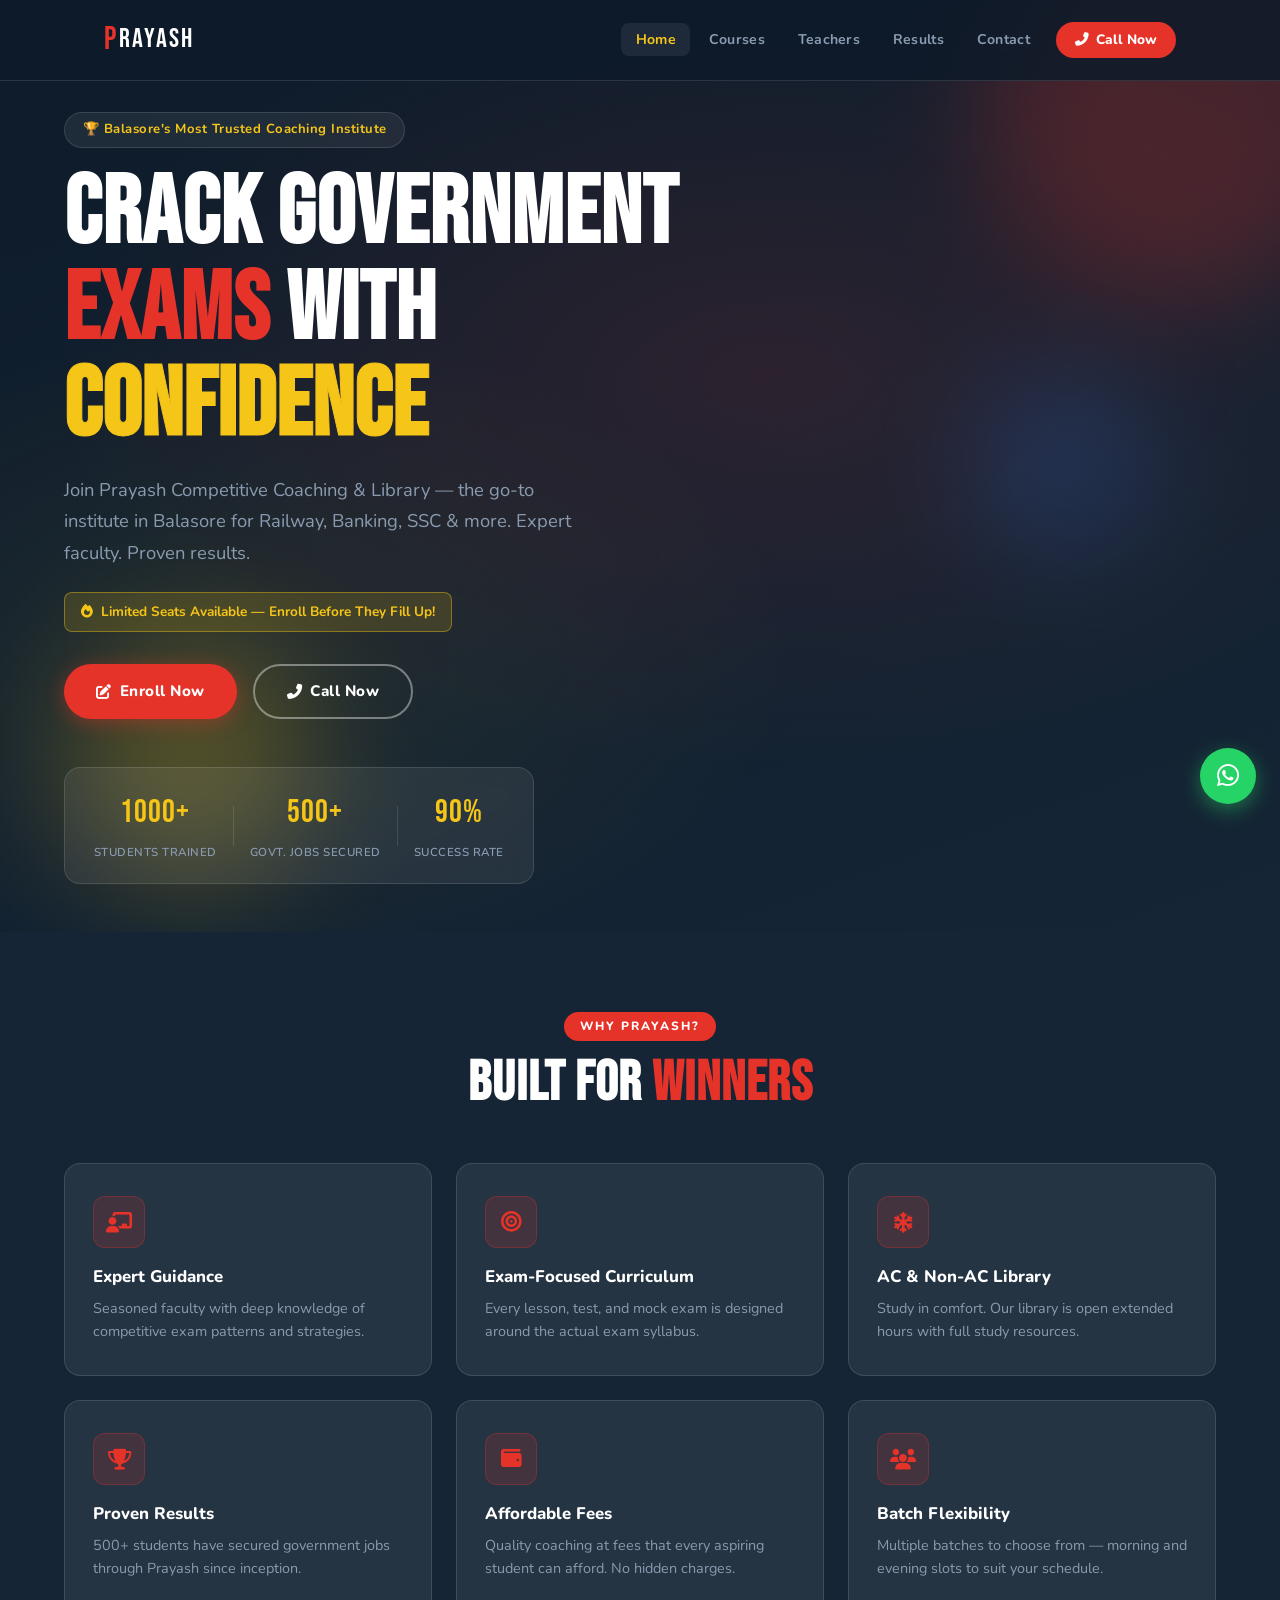
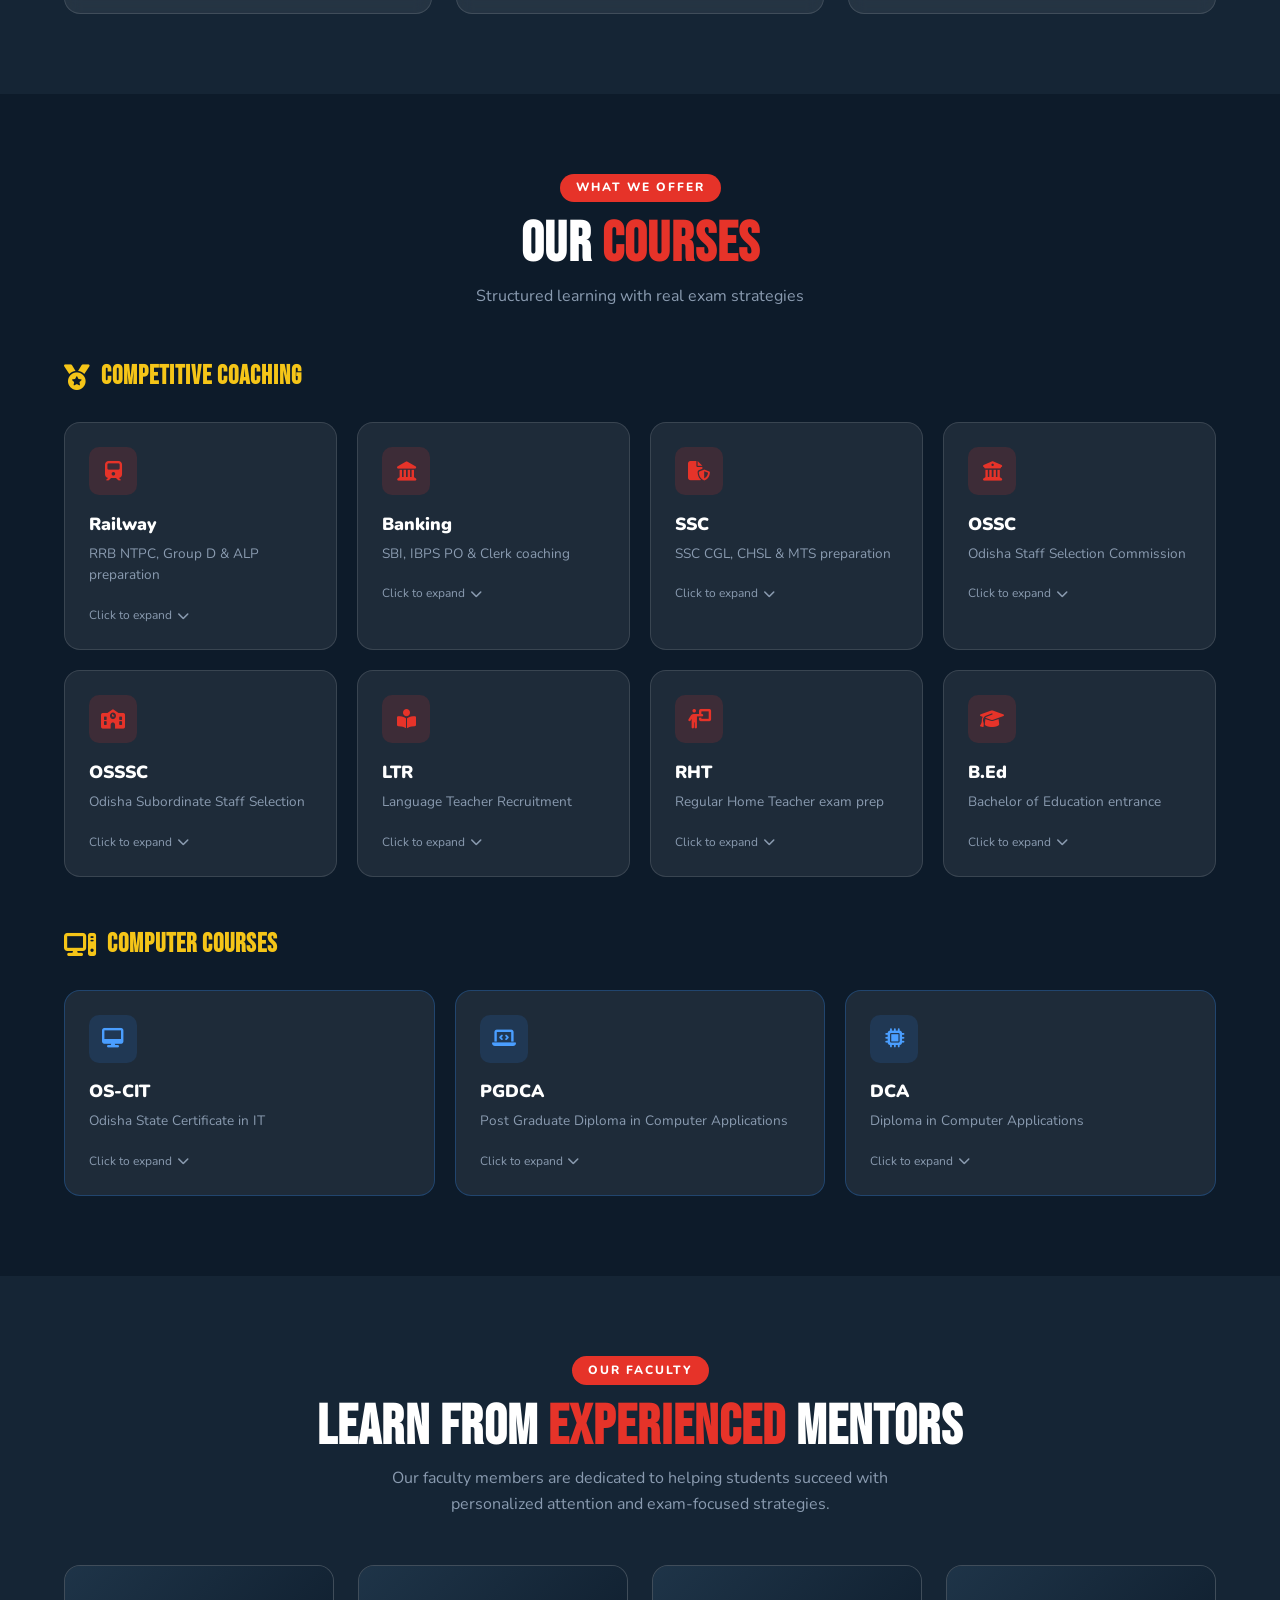
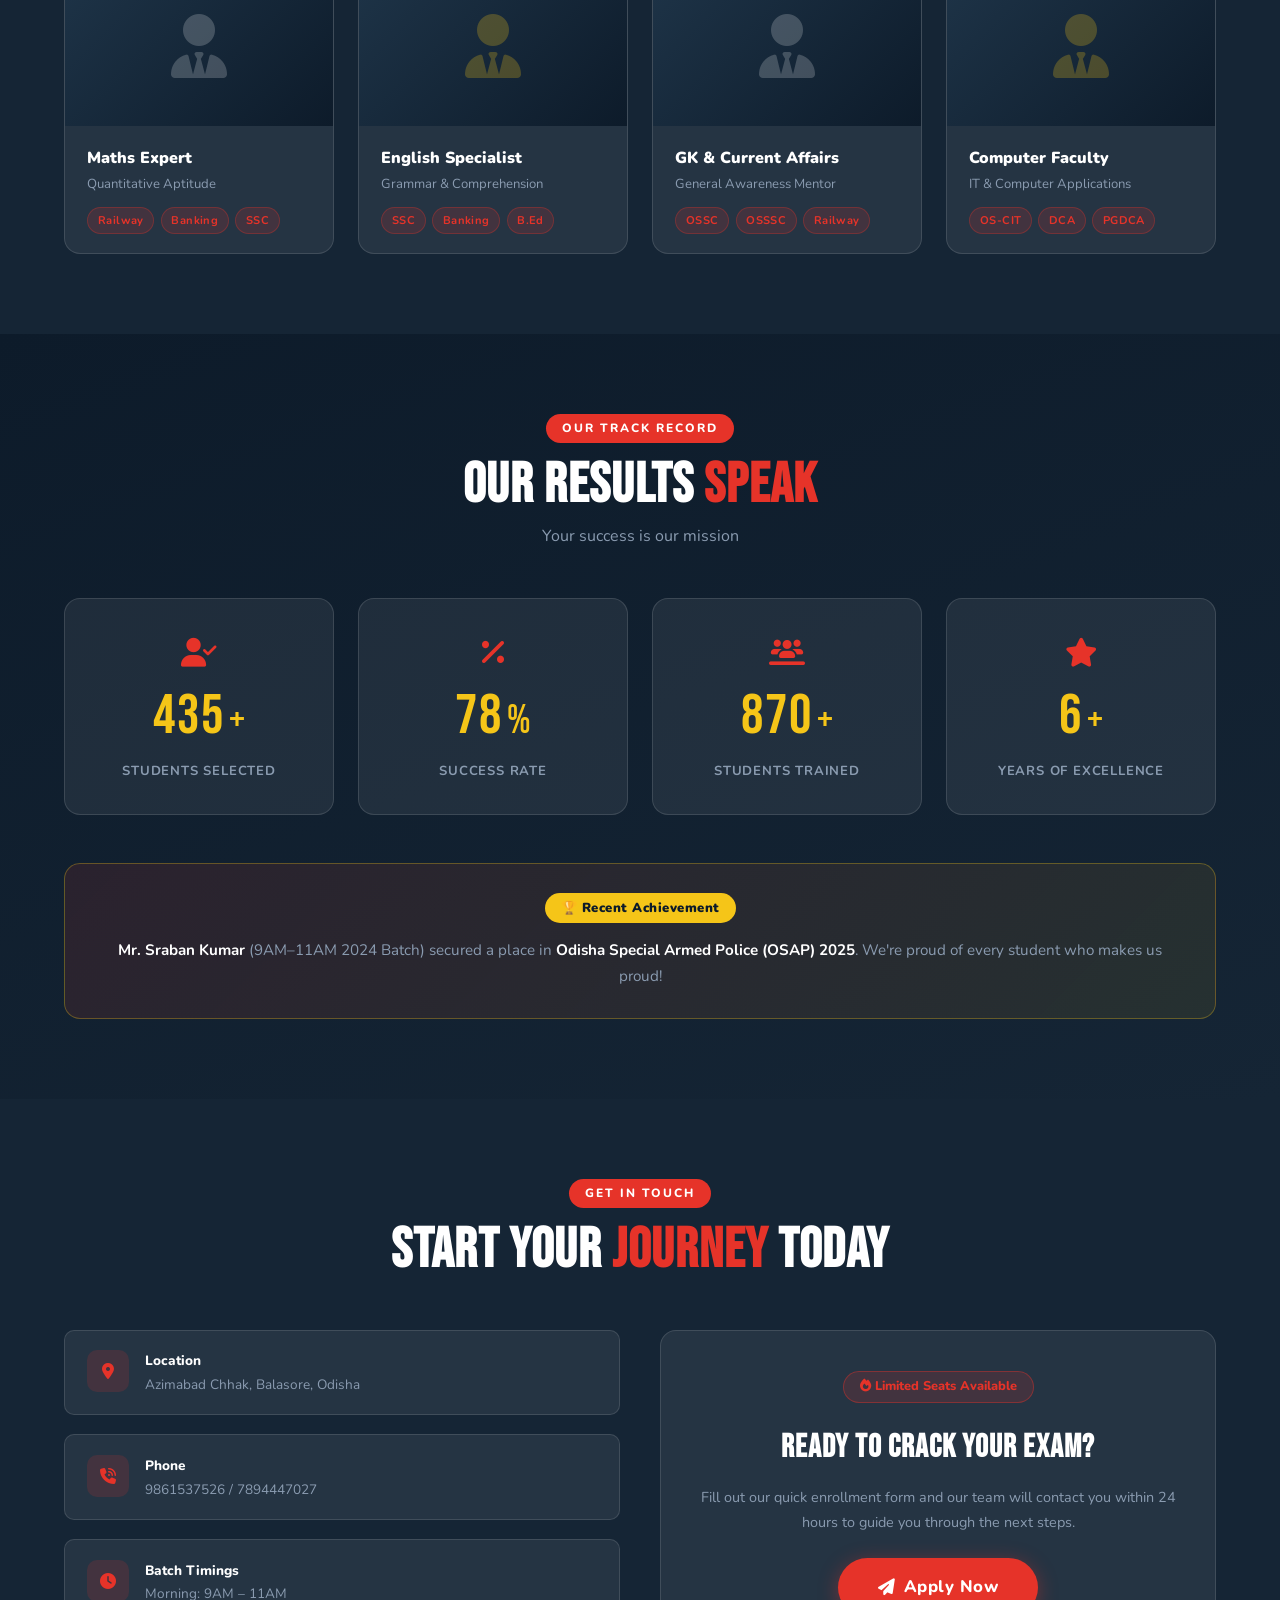
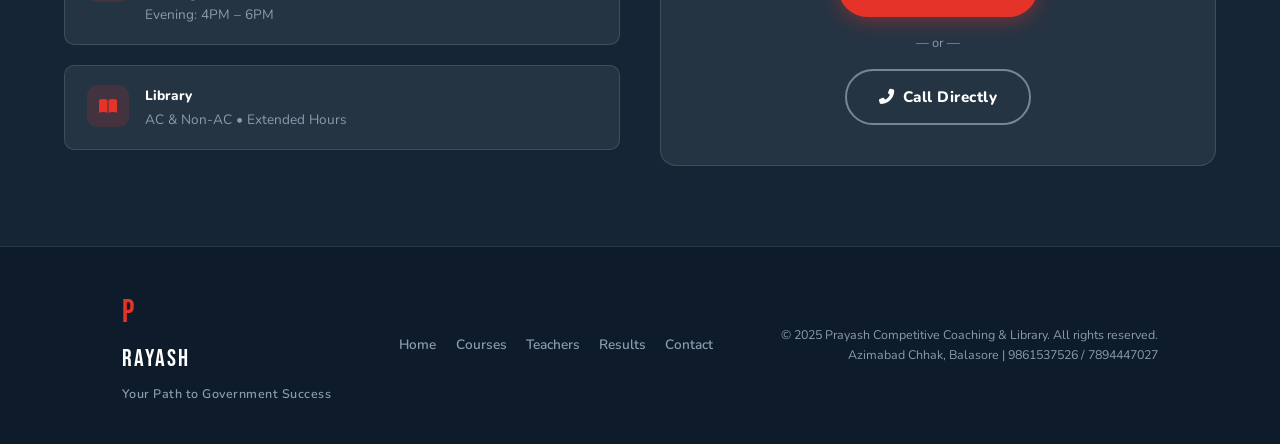
==== index.html @ 3dd545f5 "Rename index-2.html to index.html" ====
<!DOCTYPE html>
<html lang="en">
<head>
  <meta charset="UTF-8" />
  <meta name="viewport" content="width=device-width, initial-scale=1.0" />
  <title>Prayash Competitive Coaching & Library – Balasore</title>
  <link rel="stylesheet" href="styles.css" />
  <!-- Google Fonts: Bebas Neue for headers, Nunito for body -->
  <link href="https://fonts.googleapis.com/css2?family=Bebas+Neue&family=Nunito:wght@400;600;700;800;900&display=swap" rel="stylesheet" />
  <!-- Font Awesome for icons -->
  <link rel="stylesheet" href="https://cdnjs.cloudflare.com/ajax/libs/font-awesome/6.5.0/css/all.min.css" />
</head>
<body>

  <!-- =============================================
       STICKY NAVIGATION BAR
       Active section is highlighted via JS scroll spy
  ============================================= -->
  <nav id="navbar">
    <div class="nav-container">
      <a href="#home" class="nav-logo">
        <span class="logo-p">P</span>RAYASH
      </a>
      <!-- Hamburger toggle for mobile -->
      <button class="nav-toggle" id="navToggle" aria-label="Toggle menu">
        <span></span><span></span><span></span>
      </button>
      <ul class="nav-links" id="navLinks">
        <li><a href="#home" class="nav-link active">Home</a></li>
        <li><a href="#courses" class="nav-link">Courses</a></li>
        <li><a href="#teachers" class="nav-link">Teachers</a></li>
        <li><a href="#results" class="nav-link">Results</a></li>
        <li><a href="#contact" class="nav-link">Contact</a></li>
        <li>
          <a href="tel:9861537526" class="nav-cta">
            <i class="fas fa-phone-alt"></i> Call Now
          </a>
        </li>
      </ul>
    </div>
  </nav>

  <!-- =============================================
       HERO SECTION
       Animated headline, subtext, dual CTAs
  ============================================= -->
  <section id="home" class="hero">
    <!-- Decorative floating shapes -->
    <div class="hero-shape shape-1"></div>
    <div class="hero-shape shape-2"></div>
    <div class="hero-shape shape-3"></div>

    <div class="hero-content">
      <div class="hero-badge reveal-up">🏆 Balasore's Most Trusted Coaching Institute</div>
      <h1 class="hero-title reveal-up">
        Crack Government<br />
        <span class="text-accent">Exams</span> with<br />
        <span class="text-highlight">Confidence</span>
      </h1>
      <p class="hero-sub reveal-up">
        Join Prayash Competitive Coaching &amp; Library — the go-to institute in Balasore for Railway, Banking, SSC &amp; more. Expert faculty. Proven results.
      </p>
      <!-- Urgency banner -->
      <div class="urgency-tag reveal-up">
        <i class="fas fa-fire"></i> Limited Seats Available — Enroll Before They Fill Up!
      </div>
      <div class="hero-btns reveal-up">
        <!-- Enroll redirects to Google Form (placeholder) -->
        <a href="https://forms.gle/yourFormLink" target="_blank" class="btn btn-primary ripple">
          <i class="fas fa-pen-to-square"></i> Enroll Now
        </a>
        <a href="tel:9861537526" class="btn btn-outline ripple">
          <i class="fas fa-phone-alt"></i> Call Now
        </a>
      </div>
    </div>

    <!-- Hero decorative stats strip -->
    <div class="hero-stats reveal-up">
      <div class="stat-item">
        <span class="stat-num">1000+</span>
        <span class="stat-label">Students Trained</span>
      </div>
      <div class="stat-divider"></div>
      <div class="stat-item">
        <span class="stat-num">500+</span>
        <span class="stat-label">Govt. Jobs Secured</span>
      </div>
      <div class="stat-divider"></div>
      <div class="stat-item">
        <span class="stat-num">90%</span>
        <span class="stat-label">Success Rate</span>
      </div>
    </div>
  </section>

  <!-- =============================================
       WHY CHOOSE US SECTION
  ============================================= -->
  <section id="why" class="section why-section">
    <div class="container">
      <div class="section-header reveal-up">
        <p class="section-tag">Why Prayash?</p>
        <h2 class="section-title">Built for <span class="text-accent">Winners</span></h2>
      </div>
      <div class="why-grid">
        <!-- Each card fades in with staggered delay via JS -->
        <div class="why-card reveal-up" style="--delay: 0ms">
          <div class="why-icon"><i class="fas fa-chalkboard-teacher"></i></div>
          <h3>Expert Guidance</h3>
          <p>Seasoned faculty with deep knowledge of competitive exam patterns and strategies.</p>
        </div>
        <div class="why-card reveal-up" style="--delay: 100ms">
          <div class="why-icon"><i class="fas fa-bullseye"></i></div>
          <h3>Exam-Focused Curriculum</h3>
          <p>Every lesson, test, and mock exam is designed around the actual exam syllabus.</p>
        </div>
        <div class="why-card reveal-up" style="--delay: 200ms">
          <div class="why-icon"><i class="fas fa-snowflake"></i></div>
          <h3>AC &amp; Non-AC Library</h3>
          <p>Study in comfort. Our library is open extended hours with full study resources.</p>
        </div>
        <div class="why-card reveal-up" style="--delay: 300ms">
          <div class="why-icon"><i class="fas fa-trophy"></i></div>
          <h3>Proven Results</h3>
          <p>500+ students have secured government jobs through Prayash since inception.</p>
        </div>
        <div class="why-card reveal-up" style="--delay: 400ms">
          <div class="why-icon"><i class="fas fa-wallet"></i></div>
          <h3>Affordable Fees</h3>
          <p>Quality coaching at fees that every aspiring student can afford. No hidden charges.</p>
        </div>
        <div class="why-card reveal-up" style="--delay: 500ms">
          <div class="why-icon"><i class="fas fa-users"></i></div>
          <h3>Batch Flexibility</h3>
          <p>Multiple batches to choose from — morning and evening slots to suit your schedule.</p>
        </div>
      </div>
    </div>
  </section>

  <!-- =============================================
       COURSES SECTION
       Cards expand on click to reveal more details
  ============================================= -->
  <section id="courses" class="section courses-section">
    <div class="container">
      <div class="section-header reveal-up">
        <p class="section-tag">What We Offer</p>
        <h2 class="section-title">Our <span class="text-accent">Courses</span></h2>
        <p class="section-sub">Structured learning with real exam strategies</p>
      </div>

      <!-- Competitive Coaching block -->
      <h3 class="course-category reveal-up"><i class="fas fa-medal"></i> Competitive Coaching</h3>
      <div class="courses-grid">
        <!-- Course cards — click to expand details (handled by JS) -->
        <div class="course-card reveal-up ripple" data-course="railway" style="--delay:0ms">
          <div class="course-icon"><i class="fas fa-train"></i></div>
          <h4>Railway</h4>
          <p class="course-short">RRB NTPC, Group D & ALP preparation</p>
          <div class="course-detail">
            <ul>
              <li>RRB NTPC, Group D, ALP</li>
              <li>Maths, Reasoning, GK</li>
              <li>Mock tests every week</li>
              <li>Previous year papers</li>
            </ul>
            <a href="https://forms.gle/yourFormLink" target="_blank" class="btn btn-sm ripple">Enroll</a>
          </div>
          <span class="expand-hint">Click to expand <i class="fas fa-chevron-down"></i></span>
        </div>

        <div class="course-card reveal-up ripple" data-course="banking" style="--delay:80ms">
          <div class="course-icon"><i class="fas fa-landmark"></i></div>
          <h4>Banking</h4>
          <p class="course-short">SBI, IBPS PO & Clerk coaching</p>
          <div class="course-detail">
            <ul>
              <li>SBI PO/Clerk, IBPS PO/Clerk</li>
              <li>Quantitative Aptitude</li>
              <li>English & Reasoning</li>
              <li>Interview preparation</li>
            </ul>
            <a href="https://forms.gle/yourFormLink" target="_blank" class="btn btn-sm ripple">Enroll</a>
          </div>
          <span class="expand-hint">Click to expand <i class="fas fa-chevron-down"></i></span>
        </div>

        <div class="course-card reveal-up ripple" data-course="ssc" style="--delay:160ms">
          <div class="course-icon"><i class="fas fa-file-shield"></i></div>
          <h4>SSC</h4>
          <p class="course-short">SSC CGL, CHSL & MTS preparation</p>
          <div class="course-detail">
            <ul>
              <li>SSC CGL, CHSL, MTS, GD</li>
              <li>Tier I & Tier II strategy</li>
              <li>Speed maths techniques</li>
              <li>Weekly mock exams</li>
            </ul>
            <a href="https://forms.gle/yourFormLink" target="_blank" class="btn btn-sm ripple">Enroll</a>
          </div>
          <span class="expand-hint">Click to expand <i class="fas fa-chevron-down"></i></span>
        </div>

        <div class="course-card reveal-up ripple" data-course="ossc" style="--delay:240ms">
          <div class="course-icon"><i class="fas fa-building-columns"></i></div>
          <h4>OSSC</h4>
          <p class="course-short">Odisha Staff Selection Commission</p>
          <div class="course-detail">
            <ul>
              <li>OSSC CGL, Auditor, SI</li>
              <li>Odia language section</li>
              <li>State GK focus</li>
              <li>Full syllabus coverage</li>
            </ul>
            <a href="https://forms.gle/yourFormLink" target="_blank" class="btn btn-sm ripple">Enroll</a>
          </div>
          <span class="expand-hint">Click to expand <i class="fas fa-chevron-down"></i></span>
        </div>

        <div class="course-card reveal-up ripple" data-course="osssc" style="--delay:320ms">
          <div class="course-icon"><i class="fas fa-school"></i></div>
          <h4>OSSSC</h4>
          <p class="course-short">Odisha Subordinate Staff Selection</p>
          <div class="course-detail">
            <ul>
              <li>RI, Amin, Forester</li>
              <li>Revenue Inspector prep</li>
              <li>District-level GK</li>
              <li>Model question papers</li>
            </ul>
            <a href="https://forms.gle/yourFormLink" target="_blank" class="btn btn-sm ripple">Enroll</a>
          </div>
          <span class="expand-hint">Click to expand <i class="fas fa-chevron-down"></i></span>
        </div>

        <div class="course-card reveal-up ripple" data-course="ltr" style="--delay:400ms">
          <div class="course-icon"><i class="fas fa-book-open-reader"></i></div>
          <h4>LTR</h4>
          <p class="course-short">Language Teacher Recruitment</p>
          <div class="course-detail">
            <ul>
              <li>Odia LTR preparation</li>
              <li>Pedagogy & methodology</li>
              <li>Subject-specific modules</li>
              <li>Written + viva coaching</li>
            </ul>
            <a href="https://forms.gle/yourFormLink" target="_blank" class="btn btn-sm ripple">Enroll</a>
          </div>
          <span class="expand-hint">Click to expand <i class="fas fa-chevron-down"></i></span>
        </div>

        <div class="course-card reveal-up ripple" data-course="rht" style="--delay:480ms">
          <div class="course-icon"><i class="fas fa-person-chalkboard"></i></div>
          <h4>RHT</h4>
          <p class="course-short">Regular Home Teacher exam prep</p>
          <div class="course-detail">
            <ul>
              <li>Child development & pedagogy</li>
              <li>Core subject revision</li>
              <li>Previous year analysis</li>
              <li>Speed practice drills</li>
            </ul>
            <a href="https://forms.gle/yourFormLink" target="_blank" class="btn btn-sm ripple">Enroll</a>
          </div>
          <span class="expand-hint">Click to expand <i class="fas fa-chevron-down"></i></span>
        </div>

        <div class="course-card reveal-up ripple" data-course="bed" style="--delay:560ms">
          <div class="course-icon"><i class="fas fa-graduation-cap"></i></div>
          <h4>B.Ed</h4>
          <p class="course-short">Bachelor of Education entrance</p>
          <div class="course-detail">
            <ul>
              <li>B.Ed entrance guidance</li>
              <li>IGNOU B.Ed support</li>
              <li>Education theory modules</li>
              <li>Practical exam prep</li>
            </ul>
            <a href="https://forms.gle/yourFormLink" target="_blank" class="btn btn-sm ripple">Enroll</a>
          </div>
          <span class="expand-hint">Click to expand <i class="fas fa-chevron-down"></i></span>
        </div>
      </div>

      <!-- Computer Courses block -->
      <h3 class="course-category reveal-up" style="margin-top:3rem"><i class="fas fa-computer"></i> Computer Courses</h3>
      <div class="courses-grid computer-grid">
        <div class="course-card course-card--computer reveal-up ripple" data-course="oscit" style="--delay:0ms">
          <div class="course-icon"><i class="fas fa-desktop"></i></div>
          <h4>OS-CIT</h4>
          <p class="course-short">Odisha State Certificate in IT</p>
          <div class="course-detail">
            <ul>
              <li>Govt.-recognised IT certificate</li>
              <li>MS Office, Internet basics</li>
              <li>Typing & data entry</li>
              <li>Exam + practical support</li>
            </ul>
            <a href="https://forms.gle/yourFormLink" target="_blank" class="btn btn-sm ripple">Enroll</a>
          </div>
          <span class="expand-hint">Click to expand <i class="fas fa-chevron-down"></i></span>
        </div>

        <div class="course-card course-card--computer reveal-up ripple" data-course="pgdca" style="--delay:100ms">
          <div class="course-icon"><i class="fas fa-laptop-code"></i></div>
          <h4>PGDCA</h4>
          <p class="course-short">Post Graduate Diploma in Computer Applications</p>
          <div class="course-detail">
            <ul>
              <li>1-year PG diploma</li>
              <li>Programming, DBMS, Networking</li>
              <li>Project work included</li>
              <li>University-affiliated</li>
            </ul>
            <a href="https://forms.gle/yourFormLink" target="_blank" class="btn btn-sm ripple">Enroll</a>
          </div>
          <span class="expand-hint">Click to expand <i class="fas fa-chevron-down"></i></span>
        </div>

        <div class="course-card course-card--computer reveal-up ripple" data-course="dca" style="--delay:200ms">
          <div class="course-icon"><i class="fas fa-microchip"></i></div>
          <h4>DCA</h4>
          <p class="course-short">Diploma in Computer Applications</p>
          <div class="course-detail">
            <ul>
              <li>6-month diploma course</li>
              <li>MS Office, Tally, Internet</li>
              <li>Typing certification</li>
              <li>Job-ready skills</li>
            </ul>
            <a href="https://forms.gle/yourFormLink" target="_blank" class="btn btn-sm ripple">Enroll</a>
          </div>
          <span class="expand-hint">Click to expand <i class="fas fa-chevron-down"></i></span>
        </div>
      </div>
    </div>
  </section>

  <!-- =============================================
       TEACHERS SECTION
       Cards show hover reveal; click opens modal
  ============================================= -->
  <section id="teachers" class="section teachers-section">
    <div class="container">
      <div class="section-header reveal-up">
        <p class="section-tag">Our Faculty</p>
        <h2 class="section-title">Learn from <span class="text-accent">Experienced</span> Mentors</h2>
        <p class="section-sub">Our faculty members are dedicated to helping students succeed with personalized attention and exam-focused strategies.</p>
      </div>
      <div class="teachers-grid">
        <!-- Teacher cards — click opens modal (JS handles this) -->
        <div class="teacher-card reveal-up" data-teacher="0" style="--delay:0ms">
          <div class="teacher-avatar">
            <div class="avatar-placeholder"><i class="fas fa-user-tie"></i></div>
            <div class="teacher-overlay">
              <span>View Profile</span>
            </div>
          </div>
          <div class="teacher-info">
            <h4>Maths Expert</h4>
            <p>Quantitative Aptitude</p>
            <div class="teacher-tags">
              <span>Railway</span><span>Banking</span><span>SSC</span>
            </div>
          </div>
        </div>

        <div class="teacher-card reveal-up" data-teacher="1" style="--delay:120ms">
          <div class="teacher-avatar">
            <div class="avatar-placeholder female"><i class="fas fa-user-tie"></i></div>
            <div class="teacher-overlay">
              <span>View Profile</span>
            </div>
          </div>
          <div class="teacher-info">
            <h4>English Specialist</h4>
            <p>Grammar & Comprehension</p>
            <div class="teacher-tags">
              <span>SSC</span><span>Banking</span><span>B.Ed</span>
            </div>
          </div>
        </div>

        <div class="teacher-card reveal-up" data-teacher="2" style="--delay:240ms">
          <div class="teacher-avatar">
            <div class="avatar-placeholder"><i class="fas fa-user-tie"></i></div>
            <div class="teacher-overlay">
              <span>View Profile</span>
            </div>
          </div>
          <div class="teacher-info">
            <h4>GK & Current Affairs</h4>
            <p>General Awareness Mentor</p>
            <div class="teacher-tags">
              <span>OSSC</span><span>OSSSC</span><span>Railway</span>
            </div>
          </div>
        </div>

        <div class="teacher-card reveal-up" data-teacher="3" style="--delay:360ms">
          <div class="teacher-avatar">
            <div class="avatar-placeholder female"><i class="fas fa-user-tie"></i></div>
            <div class="teacher-overlay">
              <span>View Profile</span>
            </div>
          </div>
          <div class="teacher-info">
            <h4>Computer Faculty</h4>
            <p>IT &amp; Computer Applications</p>
            <div class="teacher-tags">
              <span>OS-CIT</span><span>DCA</span><span>PGDCA</span>
            </div>
          </div>
        </div>
      </div>
    </div>
  </section>

  <!-- =============================================
       TEACHER MODAL POPUP
       Rendered and controlled via JavaScript
  ============================================= -->
  <div id="teacherModal" class="modal-overlay" role="dialog" aria-modal="true">
    <div class="modal-box">
      <button class="modal-close" id="modalClose" aria-label="Close">&times;</button>
      <div id="modalContent"></div>
    </div>
  </div>

  <!-- =============================================
       RESULTS SECTION
       Animated count-up numbers via Intersection Observer
  ============================================= -->
  <section id="results" class="section results-section">
    <div class="container">
      <div class="section-header reveal-up">
        <p class="section-tag">Our Track Record</p>
        <h2 class="section-title">Our Results <span class="text-accent">Speak</span></h2>
        <p class="section-sub">Your success is our mission</p>
      </div>

      <!-- Animated counters -->
      <div class="results-counters reveal-up">
        <div class="counter-card">
          <div class="counter-icon"><i class="fas fa-user-check"></i></div>
          <div class="counter-num" data-target="500">0</div>
          <div class="counter-suffix">+</div>
          <div class="counter-label">Students Selected</div>
        </div>
        <div class="counter-card">
          <div class="counter-icon"><i class="fas fa-percent"></i></div>
          <div class="counter-num" data-target="90">0</div>
          <div class="counter-suffix">%</div>
          <div class="counter-label">Success Rate</div>
        </div>
        <div class="counter-card">
          <div class="counter-icon"><i class="fas fa-users-line"></i></div>
          <div class="counter-num" data-target="1000">0</div>
          <div class="counter-suffix">+</div>
          <div class="counter-label">Students Trained</div>
        </div>
        <div class="counter-card">
          <div class="counter-icon"><i class="fas fa-star"></i></div>
          <div class="counter-num" data-target="8">0</div>
          <div class="counter-suffix">+</div>
          <div class="counter-label">Years of Excellence</div>
        </div>
      </div>

      <!-- Recent result banner (like the screenshot) -->
      <div class="result-highlight reveal-up">
        <div class="result-badge">🏆 Recent Achievement</div>
        <p>
          <strong>Mr. Sraban Kumar</strong> (9AM–11AM 2024 Batch) secured a place in
          <strong>Odisha Special Armed Police (OSAP) 2025</strong>. We're proud of every student who makes us proud!
        </p>
      </div>
    </div>
  </section>

  <!-- =============================================
       CONTACT SECTION
       CTA redirects to Google Form
  ============================================= -->
  <section id="contact" class="section contact-section">
    <div class="container">
      <div class="section-header reveal-up">
        <p class="section-tag">Get In Touch</p>
        <h2 class="section-title">Start Your <span class="text-accent">Journey</span> Today</h2>
      </div>

      <div class="contact-grid">
        <!-- Info cards -->
        <div class="contact-info reveal-up">
          <div class="contact-item">
            <div class="contact-icon"><i class="fas fa-location-dot"></i></div>
            <div>
              <h4>Location</h4>
              <p>Azimabad Chhak, Balasore, Odisha</p>
            </div>
          </div>
          <div class="contact-item">
            <div class="contact-icon"><i class="fas fa-phone-volume"></i></div>
            <div>
              <h4>Phone</h4>
              <p><a href="tel:9861537526">9861537526</a> / <a href="tel:7894447027">7894447027</a></p>
            </div>
          </div>
          <div class="contact-item">
            <div class="contact-icon"><i class="fas fa-clock"></i></div>
            <div>
              <h4>Batch Timings</h4>
              <p>Morning: 9AM – 11AM<br />Evening: 4PM – 6PM</p>
            </div>
          </div>
          <div class="contact-item">
            <div class="contact-icon"><i class="fas fa-book-open"></i></div>
            <div>
              <h4>Library</h4>
              <p>AC &amp; Non-AC • Extended Hours</p>
            </div>
          </div>
        </div>

        <!-- Apply CTA card -->
        <div class="contact-cta-card reveal-up">
          <div class="cta-badge"><i class="fas fa-fire"></i> Limited Seats Available</div>
          <h3>Ready to Crack Your Exam?</h3>
          <p>Fill out our quick enrollment form and our team will contact you within 24 hours to guide you through the next steps.</p>
          <a href="https://forms.gle/yourFormLink" target="_blank" class="btn btn-primary btn-lg ripple">
            <i class="fas fa-paper-plane"></i> Apply Now
          </a>
          <div class="or-divider">— or —</div>
          <a href="tel:9861537526" class="btn btn-outline ripple">
            <i class="fas fa-phone-alt"></i> Call Directly
          </a>
        </div>
      </div>
    </div>
  </section>

  <!-- =============================================
       FOOTER
  ============================================= -->
  <footer class="footer">
    <div class="container footer-inner">
      <div class="footer-brand">
        <span class="logo-p">P</span>RAYASH
        <p>Your Path to Government Success</p>
      </div>
      <div class="footer-links">
        <a href="#home">Home</a>
        <a href="#courses">Courses</a>
        <a href="#teachers">Teachers</a>
        <a href="#results">Results</a>
        <a href="#contact">Contact</a>
      </div>
      <div class="footer-copy">
        © 2025 Prayash Competitive Coaching &amp; Library. All rights reserved.<br />
        Azimabad Chhak, Balasore | 9861537526 / 7894447027
      </div>
    </div>
  </footer>

  <!-- =============================================
       FLOATING BUTTONS
       WhatsApp + Scroll to Top
  ============================================= -->
  <!-- WhatsApp floating button -->
  <a href="https://wa.me/919861537526" target="_blank" class="float-btn whatsapp-btn" aria-label="WhatsApp">
    <i class="fab fa-whatsapp"></i>
  </a>

  <!-- Sticky bottom "Enroll Now" on mobile -->
  <div class="sticky-enroll">
    <a href="https://forms.gle/yourFormLink" target="_blank" class="btn btn-primary ripple">
      <i class="fas fa-pen-to-square"></i> Enroll Now — Limited Seats!
    </a>
  </div>

  <!-- Scroll to top button (hidden until user scrolls down) -->
  <button id="scrollTop" class="scroll-top-btn" aria-label="Scroll to top">
    <i class="fas fa-chevron-up"></i>
  </button>

  <script src="script.js"></script>
</body>
</html>
---- styles.css ----
/* =============================================
   PRAYASH COMPETITIVE COACHING — STYLESHEET
   Mobile-first, glassmorphism + bold accent design
   Font: Bebas Neue (headers) + Nunito (body)
   Color palette: Deep Navy, Red, Yellow, White
============================================= */

/* ---- CSS CUSTOM PROPERTIES ---- */
:root {
  --red: #e63329;
  --yellow: #f5c518;
  --navy: #0d1b2a;
  --navy-mid: #152535;
  --navy-light: #1e3448;
  --white: #ffffff;
  --off-white: #f4f6fa;
  --text-muted: #8a9bb0;
  --glass-bg: rgba(255,255,255,0.07);
  --glass-border: rgba(255,255,255,0.12);
  --shadow-card: 0 8px 32px rgba(0,0,0,0.35);
  --radius: 16px;
  --radius-sm: 10px;
  --transition: 0.35s cubic-bezier(0.4, 0, 0.2, 1);
  --font-head: 'Bebas Neue', sans-serif;
  --font-body: 'Nunito', sans-serif;
}

/* ---- RESET & BASE ---- */
*, *::before, *::after { box-sizing: border-box; margin: 0; padding: 0; }

html { scroll-behavior: smooth; font-size: 16px; }

body {
  font-family: var(--font-body);
  background: var(--navy);
  color: var(--white);
  overflow-x: hidden;
  line-height: 1.6;
}

a { color: inherit; text-decoration: none; }
ul { list-style: none; }
img { max-width: 100%; display: block; }

/* ---- UTILITY ---- */
.container {
  width: 90%;
  max-width: 1180px;
  margin: 0 auto;
}

.section { padding: 5rem 0; }

.text-accent { color: var(--red); }
.text-highlight {
  color: var(--yellow);
  -webkit-text-stroke: 1px var(--yellow);
}

/* Section header pattern */
.section-header { text-align: center; margin-bottom: 3rem; }

.section-tag {
  display: inline-block;
  background: var(--red);
  color: var(--white);
  font-weight: 800;
  font-size: 0.75rem;
  letter-spacing: 2px;
  text-transform: uppercase;
  padding: 0.3rem 1rem;
  border-radius: 100px;
  margin-bottom: 0.75rem;
}

.section-title {
  font-family: var(--font-head);
  font-size: clamp(2rem, 5vw, 3.5rem);
  letter-spacing: 1px;
  line-height: 1.1;
  margin-bottom: 0.5rem;
}

.section-sub {
  color: var(--text-muted);
  max-width: 560px;
  margin: 0 auto;
  font-size: 1rem;
}

/* =============================================
   SCROLL REVEAL ANIMATION BASE
   JS adds .visible class when element enters viewport
============================================= */
.reveal-up {
  opacity: 0;
  transform: translateY(40px);
  transition: opacity 0.65s ease var(--delay, 0ms),
              transform 0.65s ease var(--delay, 0ms);
}
.reveal-up.visible {
  opacity: 1;
  transform: translateY(0);
}

/* =============================================
   RIPPLE EFFECT (applied on click via JS)
============================================= */
.ripple { position: relative; overflow: hidden; }
.ripple-circle {
  position: absolute;
  border-radius: 50%;
  background: rgba(255,255,255,0.35);
  transform: scale(0);
  animation: rippleAnim 0.6s linear;
  pointer-events: none;
}
@keyframes rippleAnim {
  to { transform: scale(4); opacity: 0; }
}

/* =============================================
   BUTTONS
============================================= */
.btn {
  display: inline-flex;
  align-items: center;
  gap: 0.5rem;
  padding: 0.85rem 2rem;
  border-radius: 100px;
  font-family: var(--font-body);
  font-weight: 800;
  font-size: 0.95rem;
  cursor: pointer;
  border: none;
  transition: var(--transition);
  letter-spacing: 0.5px;
  white-space: nowrap;
}

.btn-primary {
  background: var(--red);
  color: var(--white);
  box-shadow: 0 4px 20px rgba(230,51,41,0.4);
}
.btn-primary:hover {
  background: #c9271e;
  transform: translateY(-2px);
  box-shadow: 0 8px 28px rgba(230,51,41,0.55);
}

.btn-outline {
  background: transparent;
  color: var(--white);
  border: 2px solid rgba(255,255,255,0.4);
}
.btn-outline:hover {
  border-color: var(--yellow);
  color: var(--yellow);
  transform: translateY(-2px);
}

.btn-lg { padding: 1rem 2.5rem; font-size: 1.05rem; }
.btn-sm { padding: 0.55rem 1.2rem; font-size: 0.82rem; }

/* =============================================
   NAVBAR
============================================= */
#navbar {
  position: fixed;
  top: 0; left: 0; right: 0;
  z-index: 1000;
  background: rgba(13, 27, 42, 0.85);
  backdrop-filter: blur(14px);
  -webkit-backdrop-filter: blur(14px);
  border-bottom: 1px solid var(--glass-border);
  transition: box-shadow 0.3s ease;
}
#navbar.scrolled { box-shadow: 0 4px 24px rgba(0,0,0,0.4); }

.nav-container {
  display: flex;
  align-items: center;
  justify-content: space-between;
  padding: 0.9rem 5%;
  max-width: 1200px;
  margin: 0 auto;
}

/* Logo */
.nav-logo {
  font-family: var(--font-head);
  font-size: 1.7rem;
  letter-spacing: 2px;
  color: var(--white);
  display: flex;
  align-items: center;
  gap: 1px;
}
.logo-p {
  color: var(--red);
  font-size: 2rem;
}

/* Nav links */
.nav-links {
  display: flex;
  align-items: center;
  gap: 0.25rem;
  list-style: none;
}

.nav-link {
  padding: 0.45rem 0.9rem;
  border-radius: 8px;
  font-weight: 700;
  font-size: 0.88rem;
  color: var(--text-muted);
  transition: var(--transition);
  letter-spacing: 0.3px;
}
.nav-link:hover, .nav-link.active {
  color: var(--white);
  background: var(--glass-bg);
}
.nav-link.active { color: var(--yellow); }

.nav-cta {
  padding: 0.45rem 1.2rem;
  background: var(--red);
  color: var(--white) !important;
  border-radius: 100px;
  font-weight: 800;
  font-size: 0.85rem;
  transition: var(--transition);
  display: flex;
  align-items: center;
  gap: 0.4rem;
  margin-left: 0.5rem;
}
.nav-cta:hover { background: #c9271e; transform: translateY(-1px); }

/* Mobile hamburger */
.nav-toggle {
  display: none;
  flex-direction: column;
  gap: 5px;
  background: none;
  border: none;
  cursor: pointer;
  padding: 4px;
}
.nav-toggle span {
  display: block;
  width: 24px;
  height: 2px;
  background: var(--white);
  border-radius: 2px;
  transition: var(--transition);
}
.nav-toggle.open span:nth-child(1) { transform: translateY(7px) rotate(45deg); }
.nav-toggle.open span:nth-child(2) { opacity: 0; }
.nav-toggle.open span:nth-child(3) { transform: translateY(-7px) rotate(-45deg); }

/* =============================================
   HERO SECTION
============================================= */
.hero {
  min-height: 100vh;
  display: flex;
  flex-direction: column;
  justify-content: center;
  padding: 7rem 5% 3rem;
  position: relative;
  background:
    radial-gradient(ellipse 80% 60% at 60% 40%, rgba(230,51,41,0.13) 0%, transparent 70%),
    radial-gradient(ellipse 60% 50% at 20% 70%, rgba(245,197,24,0.07) 0%, transparent 70%),
    linear-gradient(160deg, var(--navy) 0%, var(--navy-mid) 100%);
  overflow: hidden;
}

/* Floating decorative shapes */
.hero-shape {
  position: absolute;
  border-radius: 50%;
  filter: blur(60px);
  opacity: 0.25;
  pointer-events: none;
}
.shape-1 {
  width: 400px; height: 400px;
  background: var(--red);
  top: -100px; right: -100px;
  animation: floatShape 8s ease-in-out infinite alternate;
}
.shape-2 {
  width: 250px; height: 250px;
  background: var(--yellow);
  bottom: 5%; left: 5%;
  animation: floatShape 6s ease-in-out infinite alternate-reverse;
}
.shape-3 {
  width: 180px; height: 180px;
  background: #2a6bcc;
  top: 40%; right: 10%;
  animation: floatShape 10s ease-in-out infinite alternate;
}

@keyframes floatShape {
  from { transform: translate(0, 0) scale(1); }
  to   { transform: translate(20px, 30px) scale(1.1); }
}

.hero-content {
  max-width: 700px;
  position: relative;
  z-index: 2;
}

.hero-badge {
  display: inline-flex;
  align-items: center;
  gap: 0.4rem;
  background: var(--glass-bg);
  border: 1px solid var(--glass-border);
  backdrop-filter: blur(8px);
  border-radius: 100px;
  padding: 0.4rem 1.1rem;
  font-size: 0.82rem;
  font-weight: 700;
  color: var(--yellow);
  margin-bottom: 1.2rem;
  letter-spacing: 0.5px;
}

.hero-title {
  font-family: var(--font-head);
  font-size: clamp(3.2rem, 9vw, 6rem);
  line-height: 1.0;
  letter-spacing: 1px;
  margin-bottom: 1.2rem;
}

.hero-sub {
  font-size: clamp(0.95rem, 2vw, 1.15rem);
  color: var(--text-muted);
  max-width: 520px;
  margin-bottom: 1.5rem;
  line-height: 1.7;
}

.urgency-tag {
  display: inline-flex;
  align-items: center;
  gap: 0.5rem;
  background: rgba(245,197,24,0.15);
  border: 1px solid rgba(245,197,24,0.4);
  color: var(--yellow);
  border-radius: 8px;
  padding: 0.5rem 1rem;
  font-size: 0.85rem;
  font-weight: 700;
  margin-bottom: 2rem;
  animation: pulse 2.5s ease-in-out infinite;
}
@keyframes pulse {
  0%, 100% { box-shadow: 0 0 0 0 rgba(245,197,24,0.3); }
  50%       { box-shadow: 0 0 0 8px rgba(245,197,24,0); }
}

.hero-btns {
  display: flex;
  flex-wrap: wrap;
  gap: 1rem;
  margin-bottom: 3rem;
}

/* Hero stats strip */
.hero-stats {
  display: flex;
  flex-wrap: wrap;
  gap: 1rem;
  align-items: center;
  background: var(--glass-bg);
  border: 1px solid var(--glass-border);
  backdrop-filter: blur(10px);
  border-radius: var(--radius);
  padding: 1.2rem 1.8rem;
  width: fit-content;
  position: relative;
  z-index: 2;
}

.stat-item { text-align: center; min-width: 90px; }

.stat-num {
  display: block;
  font-family: var(--font-head);
  font-size: 2rem;
  color: var(--yellow);
  letter-spacing: 1px;
}

.stat-label {
  font-size: 0.72rem;
  color: var(--text-muted);
  font-weight: 600;
  text-transform: uppercase;
  letter-spacing: 0.5px;
}

.stat-divider {
  width: 1px;
  height: 40px;
  background: var(--glass-border);
}

/* =============================================
   WHY CHOOSE US
============================================= */
.why-section {
  background: var(--navy-mid);
}

.why-grid {
  display: grid;
  grid-template-columns: repeat(auto-fit, minmax(280px, 1fr));
  gap: 1.5rem;
}

.why-card {
  background: var(--glass-bg);
  border: 1px solid var(--glass-border);
  backdrop-filter: blur(8px);
  border-radius: var(--radius);
  padding: 2rem 1.75rem;
  transition: var(--transition);
}
.why-card:hover {
  border-color: rgba(245,197,24,0.4);
  transform: translateY(-6px);
  box-shadow: 0 12px 40px rgba(0,0,0,0.3);
}

.why-icon {
  width: 52px; height: 52px;
  background: rgba(230,51,41,0.15);
  border: 1px solid rgba(230,51,41,0.3);
  border-radius: 12px;
  display: flex;
  align-items: center;
  justify-content: center;
  font-size: 1.3rem;
  color: var(--red);
  margin-bottom: 1rem;
  transition: var(--transition);
}
.why-card:hover .why-icon {
  background: var(--red);
  color: var(--white);
  transform: scale(1.1);
}

.why-card h3 {
  font-weight: 800;
  font-size: 1.05rem;
  margin-bottom: 0.4rem;
}
.why-card p {
  color: var(--text-muted);
  font-size: 0.9rem;
  line-height: 1.6;
}

/* =============================================
   COURSES SECTION
============================================= */
.courses-section { background: var(--navy); }

.course-category {
  font-family: var(--font-head);
  font-size: 1.6rem;
  letter-spacing: 1px;
  color: var(--yellow);
  margin-bottom: 1.5rem;
  display: flex;
  align-items: center;
  gap: 0.6rem;
}

.courses-grid {
  display: grid;
  grid-template-columns: repeat(auto-fill, minmax(240px, 1fr));
  gap: 1.25rem;
}
.computer-grid { grid-template-columns: repeat(auto-fill, minmax(280px, 1fr)); }

/* Course card */
.course-card {
  background: var(--glass-bg);
  border: 1px solid var(--glass-border);
  border-radius: var(--radius);
  padding: 1.5rem;
  cursor: pointer;
  transition: var(--transition);
  overflow: hidden;
}
.course-card:hover {
  border-color: rgba(230,51,41,0.5);
  transform: translateY(-5px);
  box-shadow: var(--shadow-card);
}
.course-card--computer {
  border-color: rgba(41, 128, 230, 0.3);
}
.course-card--computer:hover { border-color: rgba(41, 128, 230, 0.7); }

.course-icon {
  width: 48px; height: 48px;
  background: rgba(230,51,41,0.15);
  border-radius: 10px;
  display: flex;
  align-items: center;
  justify-content: center;
  font-size: 1.2rem;
  color: var(--red);
  margin-bottom: 0.9rem;
  transition: var(--transition);
}
.course-card--computer .course-icon {
  background: rgba(41,128,230,0.15);
  color: #4a9eff;
}
.course-card:hover .course-icon { transform: scale(1.15) rotate(-5deg); }

.course-card h4 {
  font-weight: 900;
  font-size: 1.1rem;
  margin-bottom: 0.3rem;
}
.course-short { color: var(--text-muted); font-size: 0.85rem; margin-bottom: 0.75rem; }

/* Expandable detail (hidden by default) */
.course-detail {
  max-height: 0;
  overflow: hidden;
  transition: max-height 0.4s ease, padding 0.3s ease, opacity 0.3s ease;
  opacity: 0;
}
.course-card.expanded .course-detail {
  max-height: 220px;
  opacity: 1;
  padding-top: 0.75rem;
}
.course-detail ul {
  margin-bottom: 1rem;
}
.course-detail li {
  color: var(--text-muted);
  font-size: 0.85rem;
  padding: 0.2rem 0;
  padding-left: 1.1rem;
  position: relative;
}
.course-detail li::before {
  content: '✓';
  position: absolute;
  left: 0;
  color: var(--yellow);
  font-weight: 900;
}

.expand-hint {
  font-size: 0.75rem;
  color: var(--text-muted);
  display: flex;
  align-items: center;
  gap: 0.3rem;
  margin-top: 0.5rem;
  transition: color 0.2s;
}
.course-card:hover .expand-hint { color: var(--yellow); }
.course-card.expanded .expand-hint i { transform: rotate(180deg); }
.expand-hint i { transition: transform 0.3s ease; }

/* =============================================
   TEACHERS SECTION
============================================= */
.teachers-section { background: var(--navy-mid); }

.teachers-grid {
  display: grid;
  grid-template-columns: repeat(auto-fill, minmax(240px, 1fr));
  gap: 1.5rem;
}

.teacher-card {
  background: var(--glass-bg);
  border: 1px solid var(--glass-border);
  border-radius: var(--radius);
  overflow: hidden;
  cursor: pointer;
  transition: var(--transition);
}
.teacher-card:hover {
  transform: translateY(-6px);
  box-shadow: var(--shadow-card);
  border-color: rgba(245,197,24,0.4);
}

/* Avatar placeholder (no real photos provided) */
.teacher-avatar {
  position: relative;
  height: 160px;
  background: linear-gradient(135deg, var(--navy-light), var(--navy));
  overflow: hidden;
}
.avatar-placeholder {
  width: 100%;
  height: 100%;
  display: flex;
  align-items: center;
  justify-content: center;
  font-size: 4rem;
  color: rgba(255,255,255,0.2);
}
.avatar-placeholder.female { color: rgba(245,197,24,0.25); }

/* Hover reveal overlay */
.teacher-overlay {
  position: absolute;
  inset: 0;
  background: rgba(230,51,41,0.88);
  display: flex;
  align-items: center;
  justify-content: center;
  opacity: 0;
  transition: opacity 0.3s ease;
}
.teacher-card:hover .teacher-overlay { opacity: 1; }
.teacher-overlay span {
  font-weight: 800;
  font-size: 0.9rem;
  letter-spacing: 1px;
  text-transform: uppercase;
}

.teacher-info {
  padding: 1.2rem 1.4rem;
}
.teacher-info h4 {
  font-weight: 900;
  font-size: 1rem;
  margin-bottom: 0.2rem;
}
.teacher-info > p {
  color: var(--text-muted);
  font-size: 0.82rem;
  margin-bottom: 0.75rem;
}

.teacher-tags {
  display: flex;
  flex-wrap: wrap;
  gap: 0.4rem;
}
.teacher-tags span {
  font-size: 0.7rem;
  font-weight: 700;
  background: rgba(230,51,41,0.15);
  border: 1px solid rgba(230,51,41,0.3);
  color: var(--red);
  padding: 0.2rem 0.6rem;
  border-radius: 100px;
  letter-spacing: 0.4px;
}

/* =============================================
   MODAL (Teacher detail popup)
============================================= */
.modal-overlay {
  display: none;
  position: fixed;
  inset: 0;
  z-index: 2000;
  background: rgba(0,0,0,0.75);
  backdrop-filter: blur(6px);
  align-items: center;
  justify-content: center;
  padding: 1rem;
}
.modal-overlay.open { display: flex; }

.modal-box {
  background: var(--navy-light);
  border: 1px solid var(--glass-border);
  border-radius: var(--radius);
  padding: 2.5rem 2rem;
  max-width: 480px;
  width: 100%;
  position: relative;
  animation: modalIn 0.3s ease;
}
@keyframes modalIn {
  from { transform: scale(0.85); opacity: 0; }
  to   { transform: scale(1); opacity: 1; }
}

.modal-close {
  position: absolute;
  top: 1rem; right: 1.2rem;
  font-size: 1.6rem;
  background: none;
  border: none;
  color: var(--text-muted);
  cursor: pointer;
  line-height: 1;
  transition: color 0.2s;
}
.modal-close:hover { color: var(--red); }

/* Modal content styles (injected by JS) */
.modal-avatar-big {
  width: 90px; height: 90px;
  border-radius: 50%;
  background: var(--navy);
  border: 3px solid var(--red);
  display: flex;
  align-items: center;
  justify-content: center;
  font-size: 2.5rem;
  color: rgba(255,255,255,0.3);
  margin: 0 auto 1.2rem;
}
.modal-name {
  font-weight: 900;
  font-size: 1.3rem;
  text-align: center;
  margin-bottom: 0.25rem;
}
.modal-role {
  text-align: center;
  color: var(--red);
  font-weight: 700;
  font-size: 0.85rem;
  text-transform: uppercase;
  letter-spacing: 1px;
  margin-bottom: 1.2rem;
}
.modal-bio {
  color: var(--text-muted);
  font-size: 0.9rem;
  line-height: 1.7;
  text-align: center;
  margin-bottom: 1.5rem;
}
.modal-subjects {
  display: flex;
  flex-wrap: wrap;
  justify-content: center;
  gap: 0.5rem;
  margin-bottom: 1.5rem;
}
.modal-subjects span {
  background: rgba(245,197,24,0.12);
  border: 1px solid rgba(245,197,24,0.3);
  color: var(--yellow);
  font-size: 0.78rem;
  font-weight: 700;
  padding: 0.3rem 0.8rem;
  border-radius: 100px;
}

/* =============================================
   RESULTS / COUNTERS SECTION
============================================= */
.results-section {
  background: linear-gradient(160deg, var(--navy) 0%, var(--navy-mid) 100%);
}

.results-counters {
  display: grid;
  grid-template-columns: repeat(auto-fit, minmax(180px, 1fr));
  gap: 1.5rem;
  margin-bottom: 3rem;
}

.counter-card {
  text-align: center;
  background: var(--glass-bg);
  border: 1px solid var(--glass-border);
  border-radius: var(--radius);
  padding: 2rem 1rem;
  position: relative;
  overflow: hidden;
  transition: var(--transition);
}
.counter-card::before {
  content: '';
  position: absolute;
  bottom: 0; left: 0; right: 0;
  height: 3px;
  background: linear-gradient(90deg, var(--red), var(--yellow));
  transform: scaleX(0);
  transition: transform 0.4s ease;
}
.counter-card:hover::before { transform: scaleX(1); }
.counter-card:hover { transform: translateY(-5px); }

.counter-icon {
  font-size: 1.8rem;
  color: var(--red);
  margin-bottom: 0.75rem;
}
.counter-num {
  font-family: var(--font-head);
  font-size: 3.5rem;
  color: var(--yellow);
  letter-spacing: 2px;
  line-height: 1;
  display: inline;
}
.counter-suffix {
  font-family: var(--font-head);
  font-size: 2.5rem;
  color: var(--yellow);
  display: inline;
}
.counter-label {
  font-size: 0.82rem;
  color: var(--text-muted);
  font-weight: 700;
  text-transform: uppercase;
  letter-spacing: 0.8px;
  margin-top: 0.5rem;
}

/* Result highlight banner */
.result-highlight {
  background: linear-gradient(135deg, rgba(230,51,41,0.12), rgba(245,197,24,0.08));
  border: 1px solid rgba(245,197,24,0.3);
  border-radius: var(--radius);
  padding: 1.8rem 2rem;
  text-align: center;
}
.result-badge {
  display: inline-block;
  background: var(--yellow);
  color: var(--navy);
  font-weight: 900;
  font-size: 0.82rem;
  padding: 0.3rem 1rem;
  border-radius: 100px;
  margin-bottom: 0.9rem;
  letter-spacing: 0.5px;
}
.result-highlight p {
  color: var(--text-muted);
  font-size: 0.95rem;
  line-height: 1.7;
}
.result-highlight strong { color: var(--white); }

/* =============================================
   CONTACT SECTION
============================================= */
.contact-section { background: var(--navy-mid); }

.contact-grid {
  display: grid;
  grid-template-columns: 1fr 1fr;
  gap: 2.5rem;
  align-items: start;
}

/* Info side */
.contact-info { display: flex; flex-direction: column; gap: 1.2rem; }

.contact-item {
  display: flex;
  gap: 1rem;
  align-items: flex-start;
  background: var(--glass-bg);
  border: 1px solid var(--glass-border);
  border-radius: var(--radius-sm);
  padding: 1.2rem 1.4rem;
  transition: var(--transition);
}
.contact-item:hover { border-color: rgba(245,197,24,0.35); }

.contact-icon {
  width: 42px; height: 42px;
  min-width: 42px;
  background: rgba(230,51,41,0.15);
  border-radius: 10px;
  display: flex;
  align-items: center;
  justify-content: center;
  color: var(--red);
  font-size: 1rem;
}
.contact-item h4 {
  font-weight: 800;
  font-size: 0.85rem;
  margin-bottom: 0.2rem;
}
.contact-item p, .contact-item a {
  color: var(--text-muted);
  font-size: 0.85rem;
  line-height: 1.5;
}
.contact-item a:hover { color: var(--yellow); }

/* CTA card */
.contact-cta-card {
  background: var(--glass-bg);
  border: 1px solid var(--glass-border);
  border-radius: var(--radius);
  padding: 2.5rem 2rem;
  text-align: center;
}
.cta-badge {
  display: inline-block;
  background: rgba(230,51,41,0.15);
  border: 1px solid rgba(230,51,41,0.4);
  color: var(--red);
  font-size: 0.8rem;
  font-weight: 800;
  padding: 0.3rem 1rem;
  border-radius: 100px;
  margin-bottom: 1.2rem;
  animation: pulse 2.5s ease-in-out infinite;
}
.contact-cta-card h3 {
  font-family: var(--font-head);
  font-size: 2rem;
  letter-spacing: 1px;
  margin-bottom: 0.75rem;
}
.contact-cta-card > p {
  color: var(--text-muted);
  font-size: 0.9rem;
  line-height: 1.7;
  margin-bottom: 1.5rem;
}
.or-divider {
  color: var(--text-muted);
  font-size: 0.8rem;
  margin: 1rem 0;
}

/* =============================================
   FOOTER
============================================= */
.footer {
  background: var(--navy);
  border-top: 1px solid var(--glass-border);
  padding: 2.5rem 5%;
}
.footer-inner {
  display: flex;
  flex-wrap: wrap;
  align-items: center;
  justify-content: space-between;
  gap: 1.5rem;
}
.footer-brand {
  font-family: var(--font-head);
  font-size: 1.5rem;
  letter-spacing: 2px;
  display: flex;
  align-items: center;
  gap: 2px;
  flex-direction: column;
  align-items: flex-start;
}
.footer-brand p {
  font-family: var(--font-body);
  font-size: 0.78rem;
  color: var(--text-muted);
  font-weight: 600;
  margin-top: 0.2rem;
  letter-spacing: 0.5px;
}
.footer-links {
  display: flex;
  flex-wrap: wrap;
  gap: 0.5rem 1.2rem;
}
.footer-links a {
  color: var(--text-muted);
  font-size: 0.85rem;
  font-weight: 600;
  transition: color 0.2s;
}
.footer-links a:hover { color: var(--yellow); }
.footer-copy {
  color: var(--text-muted);
  font-size: 0.78rem;
  line-height: 1.6;
  text-align: right;
}

/* =============================================
   FLOATING BUTTONS
============================================= */
/* WhatsApp */
.whatsapp-btn {
  position: fixed;
  bottom: 6rem;
  right: 1.5rem;
  width: 56px; height: 56px;
  background: #25d366;
  border-radius: 50%;
  display: flex;
  align-items: center;
  justify-content: center;
  font-size: 1.6rem;
  color: var(--white);
  box-shadow: 0 6px 20px rgba(37,211,102,0.45);
  z-index: 900;
  transition: var(--transition);
  animation: wobble 3s ease-in-out infinite;
}
.whatsapp-btn:hover {
  transform: scale(1.15);
  box-shadow: 0 8px 30px rgba(37,211,102,0.6);
  animation: none;
}
@keyframes wobble {
  0%,100% { transform: rotate(0deg) scale(1); }
  15%      { transform: rotate(-8deg) scale(1.05); }
  30%      { transform: rotate(6deg) scale(1.05); }
  45%      { transform: rotate(-4deg) scale(1.02); }
  60%      { transform: rotate(3deg) scale(1.02); }
}

/* Scroll to top */
.scroll-top-btn {
  position: fixed;
  bottom: 1.5rem;
  right: 1.5rem;
  width: 44px; height: 44px;
  background: var(--red);
  border: none;
  border-radius: 50%;
  color: var(--white);
  font-size: 1rem;
  cursor: pointer;
  z-index: 900;
  box-shadow: 0 4px 14px rgba(230,51,41,0.4);
  transition: var(--transition);
  opacity: 0;
  pointer-events: none;
  transform: translateY(10px);
}
.scroll-top-btn.visible {
  opacity: 1;
  pointer-events: auto;
  transform: translateY(0);
}
.scroll-top-btn:hover { transform: translateY(-3px); background: #c9271e; }

/* Sticky mobile enroll bar */
.sticky-enroll {
  display: none;
  position: fixed;
  bottom: 0; left: 0; right: 0;
  z-index: 800;
  padding: 0.8rem 1rem;
  background: var(--navy);
  border-top: 1px solid var(--glass-border);
  backdrop-filter: blur(10px);
  text-align: center;
}
.sticky-enroll .btn { width: 100%; justify-content: center; border-radius: 10px; }

/* =============================================
   RESPONSIVE / MOBILE
============================================= */
@media (max-width: 900px) {
  .contact-grid { grid-template-columns: 1fr; }
  .footer-inner { flex-direction: column; align-items: flex-start; }
  .footer-copy { text-align: left; }
}

@media (max-width: 768px) {
  /* Hamburger nav */
  .nav-toggle { display: flex; }
  .nav-links {
    position: fixed;
    top: 0; right: -100%;
    width: 75%;
    max-width: 300px;
    height: 100vh;
    background: var(--navy-light);
    flex-direction: column;
    align-items: flex-start;
    padding: 5rem 2rem 2rem;
    gap: 0.25rem;
    transition: right 0.35s ease;
    border-left: 1px solid var(--glass-border);
    z-index: 990;
  }
  .nav-links.open { right: 0; }
  .nav-link { width: 100%; font-size: 1rem; padding: 0.7rem 1rem; }
  .nav-cta { width: 100%; margin-left: 0; margin-top: 0.5rem; justify-content: center; }

  /* Hero */
  .hero { padding: 7rem 5% 4rem; }
  .hero-stats { flex-direction: column; align-items: flex-start; gap: 0.75rem; }
  .stat-divider { width: 60px; height: 1px; }

  /* Show sticky enroll bar on mobile */
  .sticky-enroll { display: block; }
  /* Give space above sticky bar */
  #contact { padding-bottom: 6rem; }

  /* Grids */
  .courses-grid, .computer-grid { grid-template-columns: 1fr 1fr; }
  .teachers-grid { grid-template-columns: 1fr 1fr; }
  .results-counters { grid-template-columns: 1fr 1fr; }

  /* Float buttons move up */
  .whatsapp-btn { bottom: 7.5rem; right: 1rem; width: 50px; height: 50px; font-size: 1.4rem; }
  .scroll-top-btn { bottom: 7.5rem; right: 4rem; }
}

@media (max-width: 480px) {
  .courses-grid, .computer-grid { grid-template-columns: 1fr; }
  .teachers-grid { grid-template-columns: 1fr; }
  .results-counters { grid-template-columns: 1fr 1fr; }
  .hero-btns { flex-direction: column; }
  .hero-btns .btn { width: 100%; justify-content: center; }
}
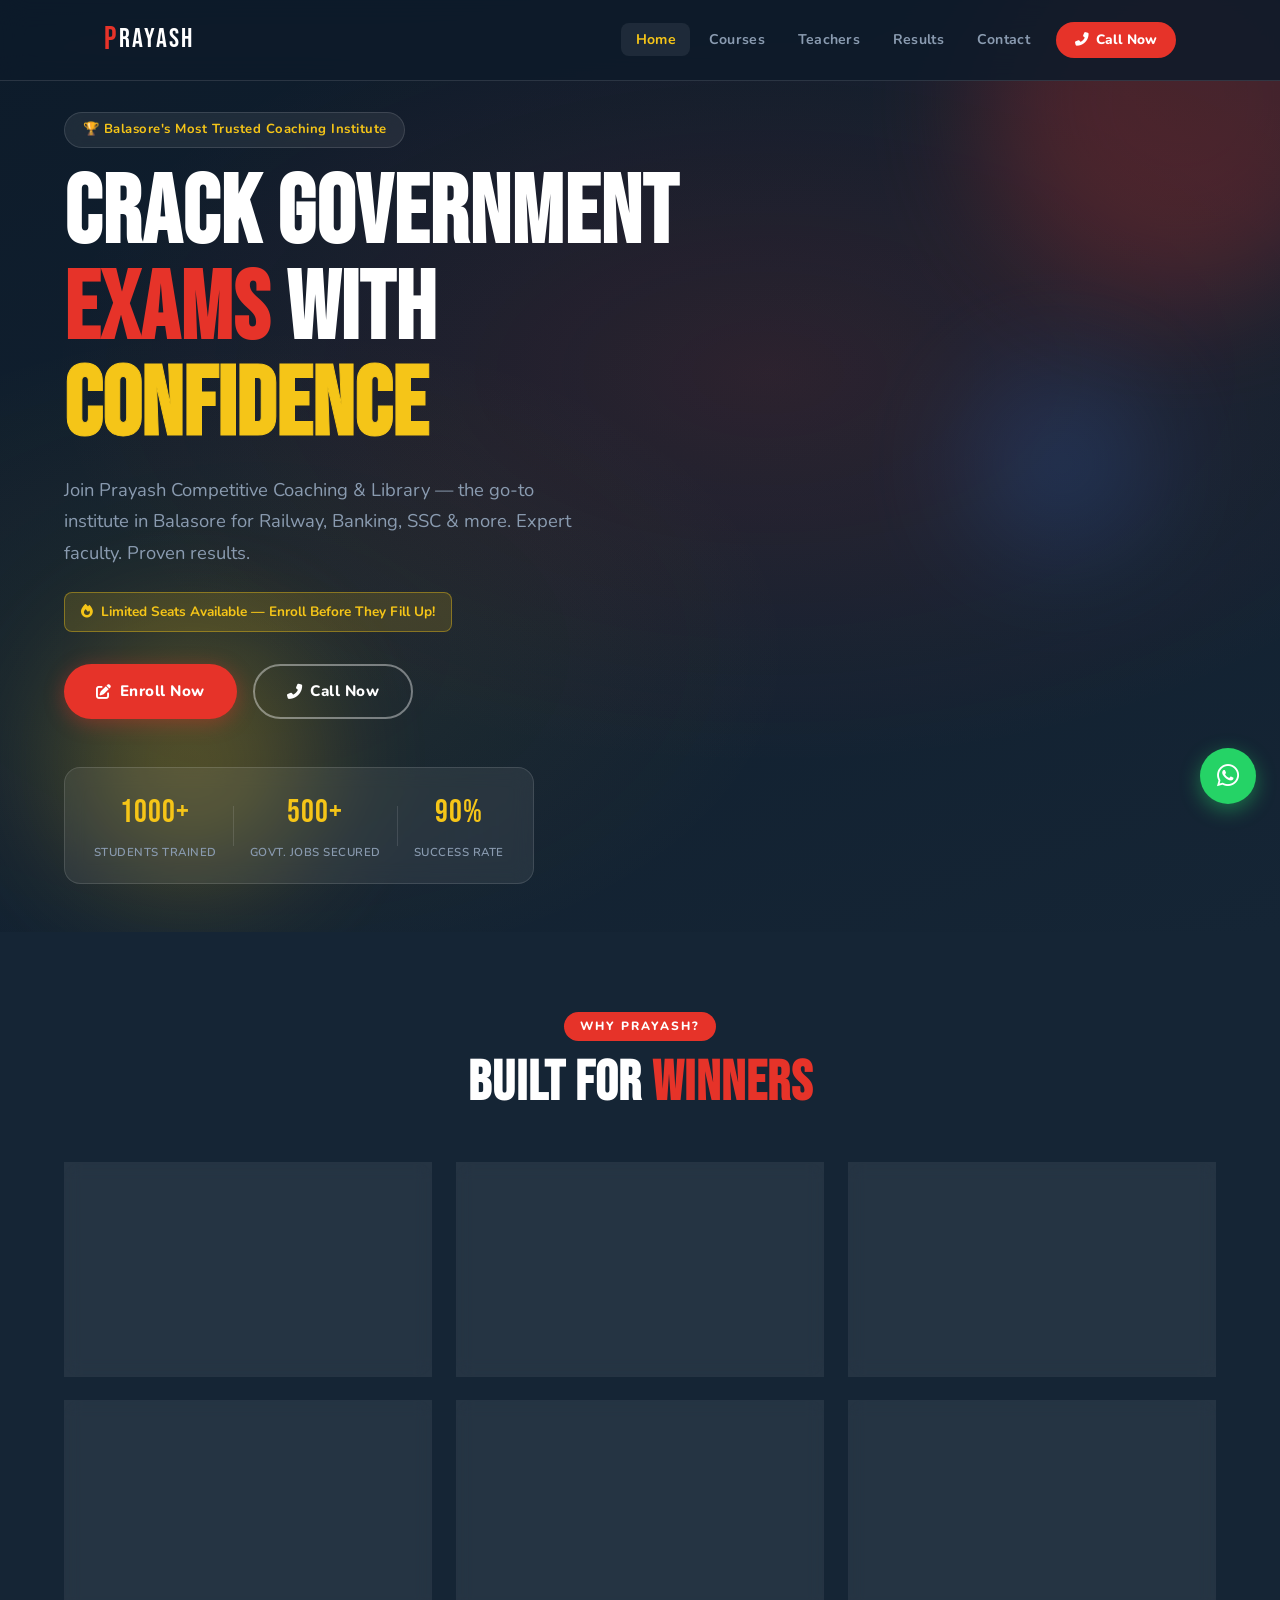
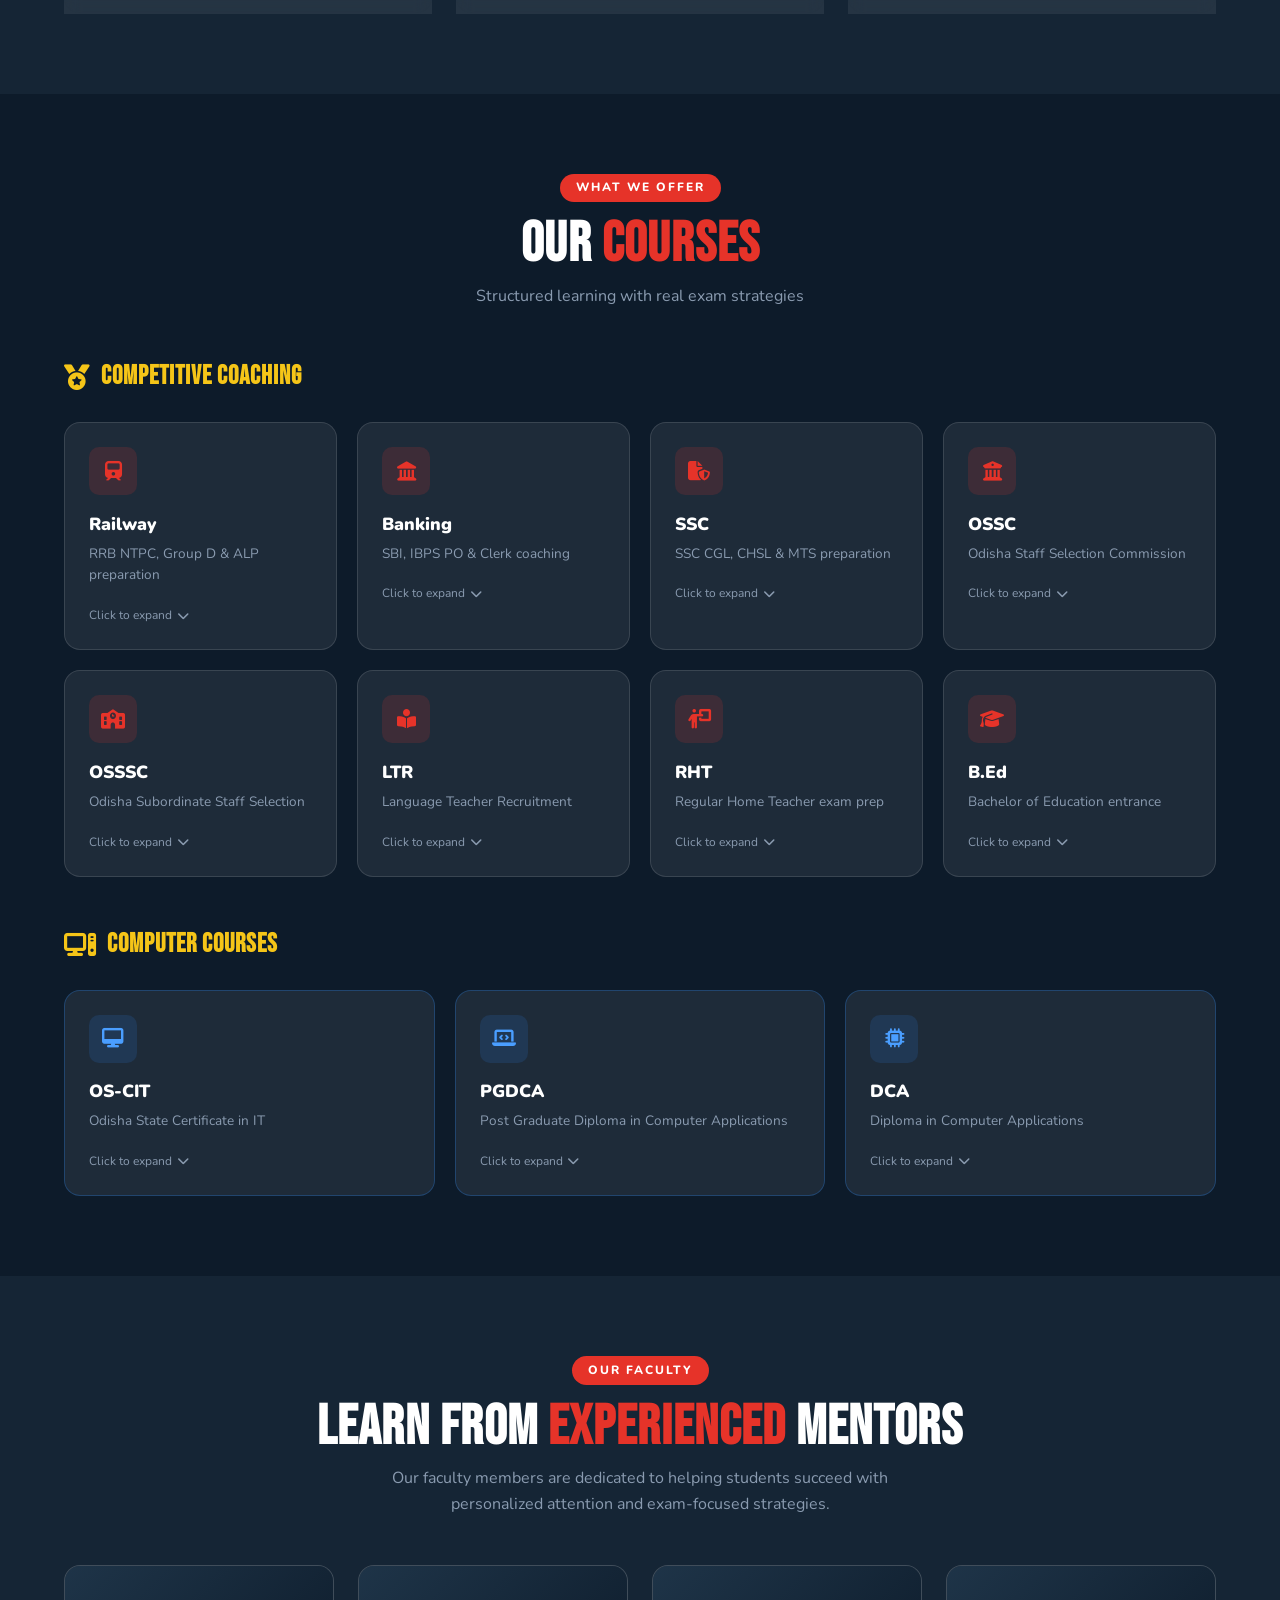
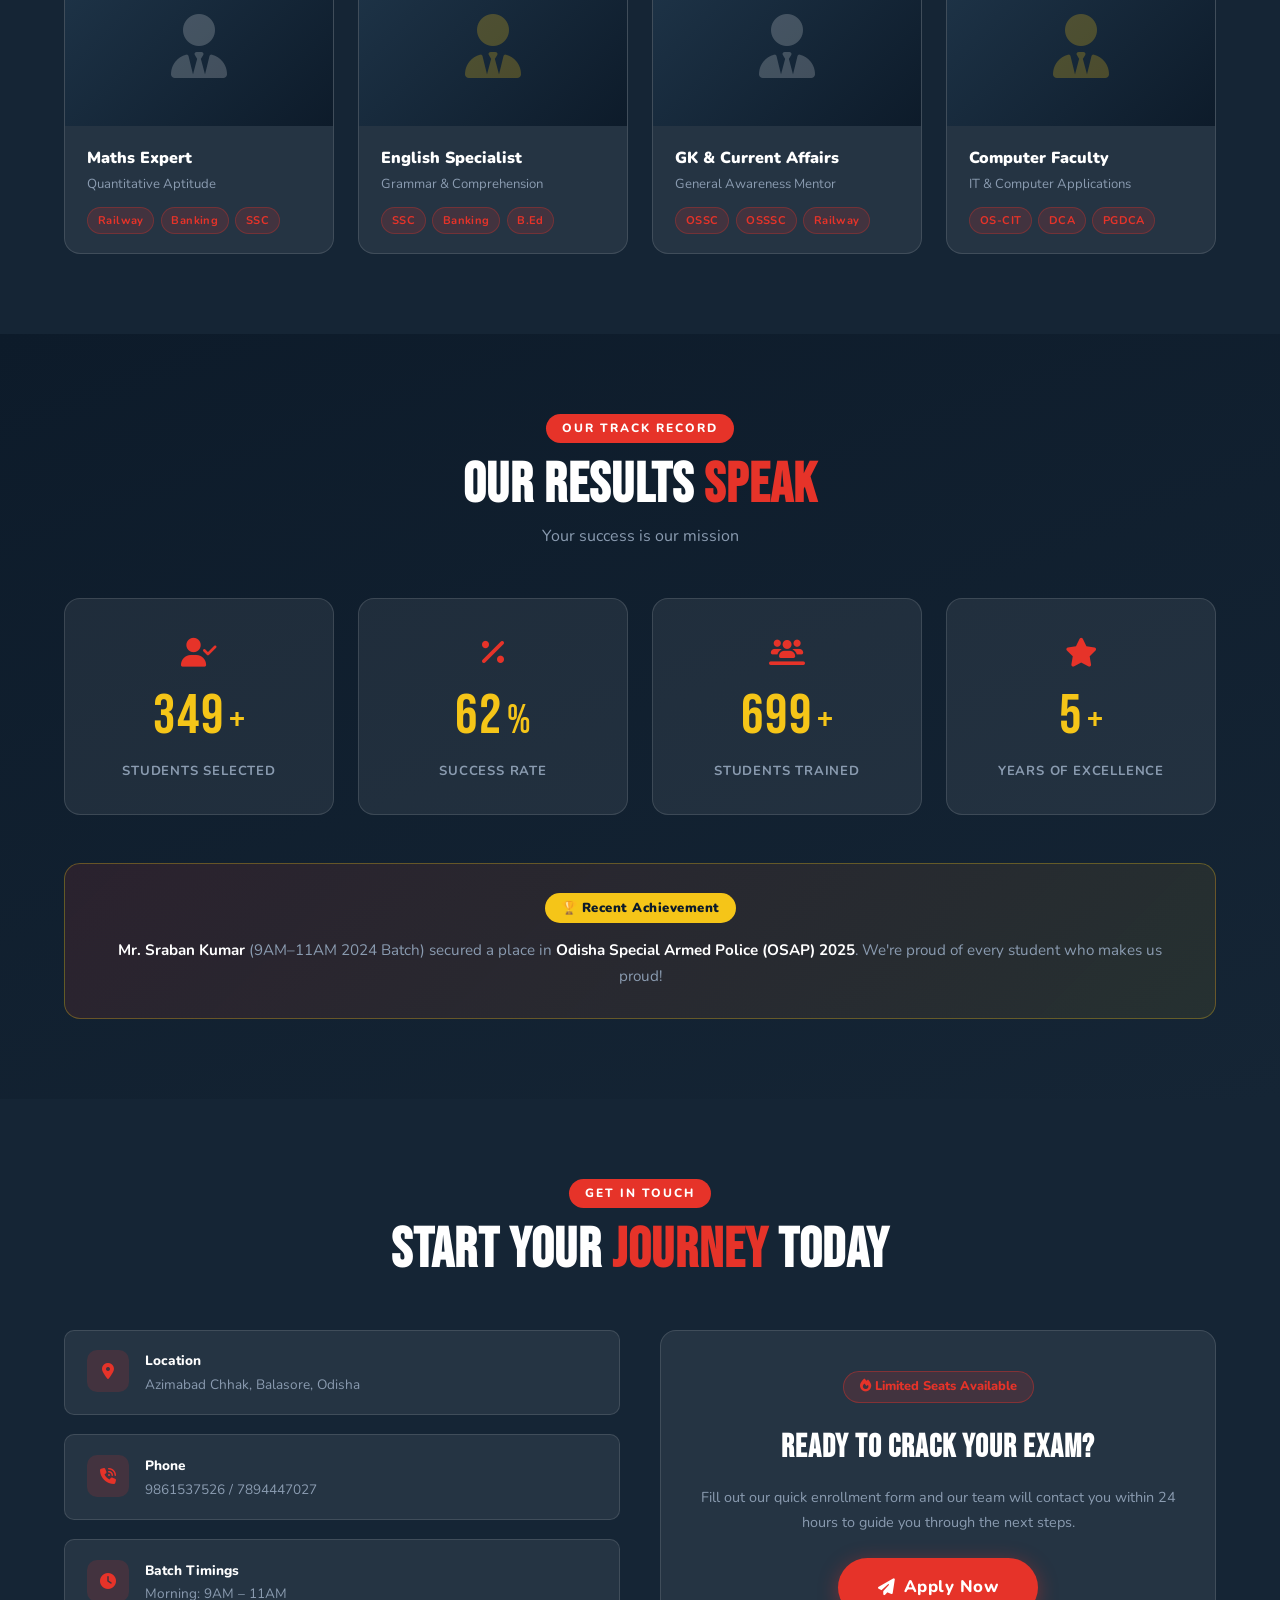
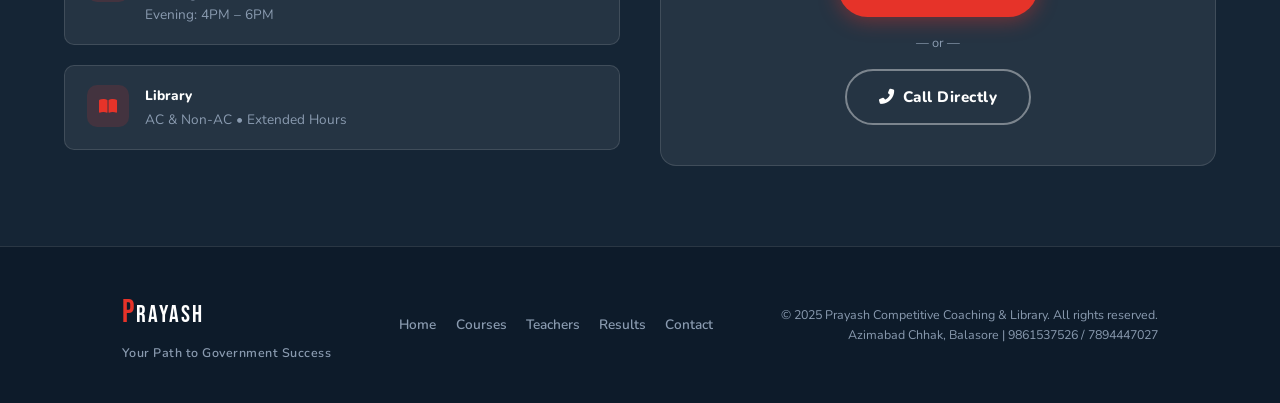
==== commit a5e871b5: "Add brand name to footer section" ====
--- a/index.html
+++ b/index.html
@@ -547,7 +547,9 @@
   <footer class="footer">
     <div class="container footer-inner">
       <div class="footer-brand">
+        <div class="brand-name">
         <span class="logo-p">P</span>RAYASH
+        </div>
         <p>Your Path to Government Success</p>
       </div>
       <div class="footer-links">
--- a/styles.css
+++ b/styles.css
@@ -972,6 +972,7 @@
   align-items: center;
   gap: 2px;
   flex-direction: column;
+  white-space: nowrap;
   align-items: flex-start;
 }
 .footer-brand p {
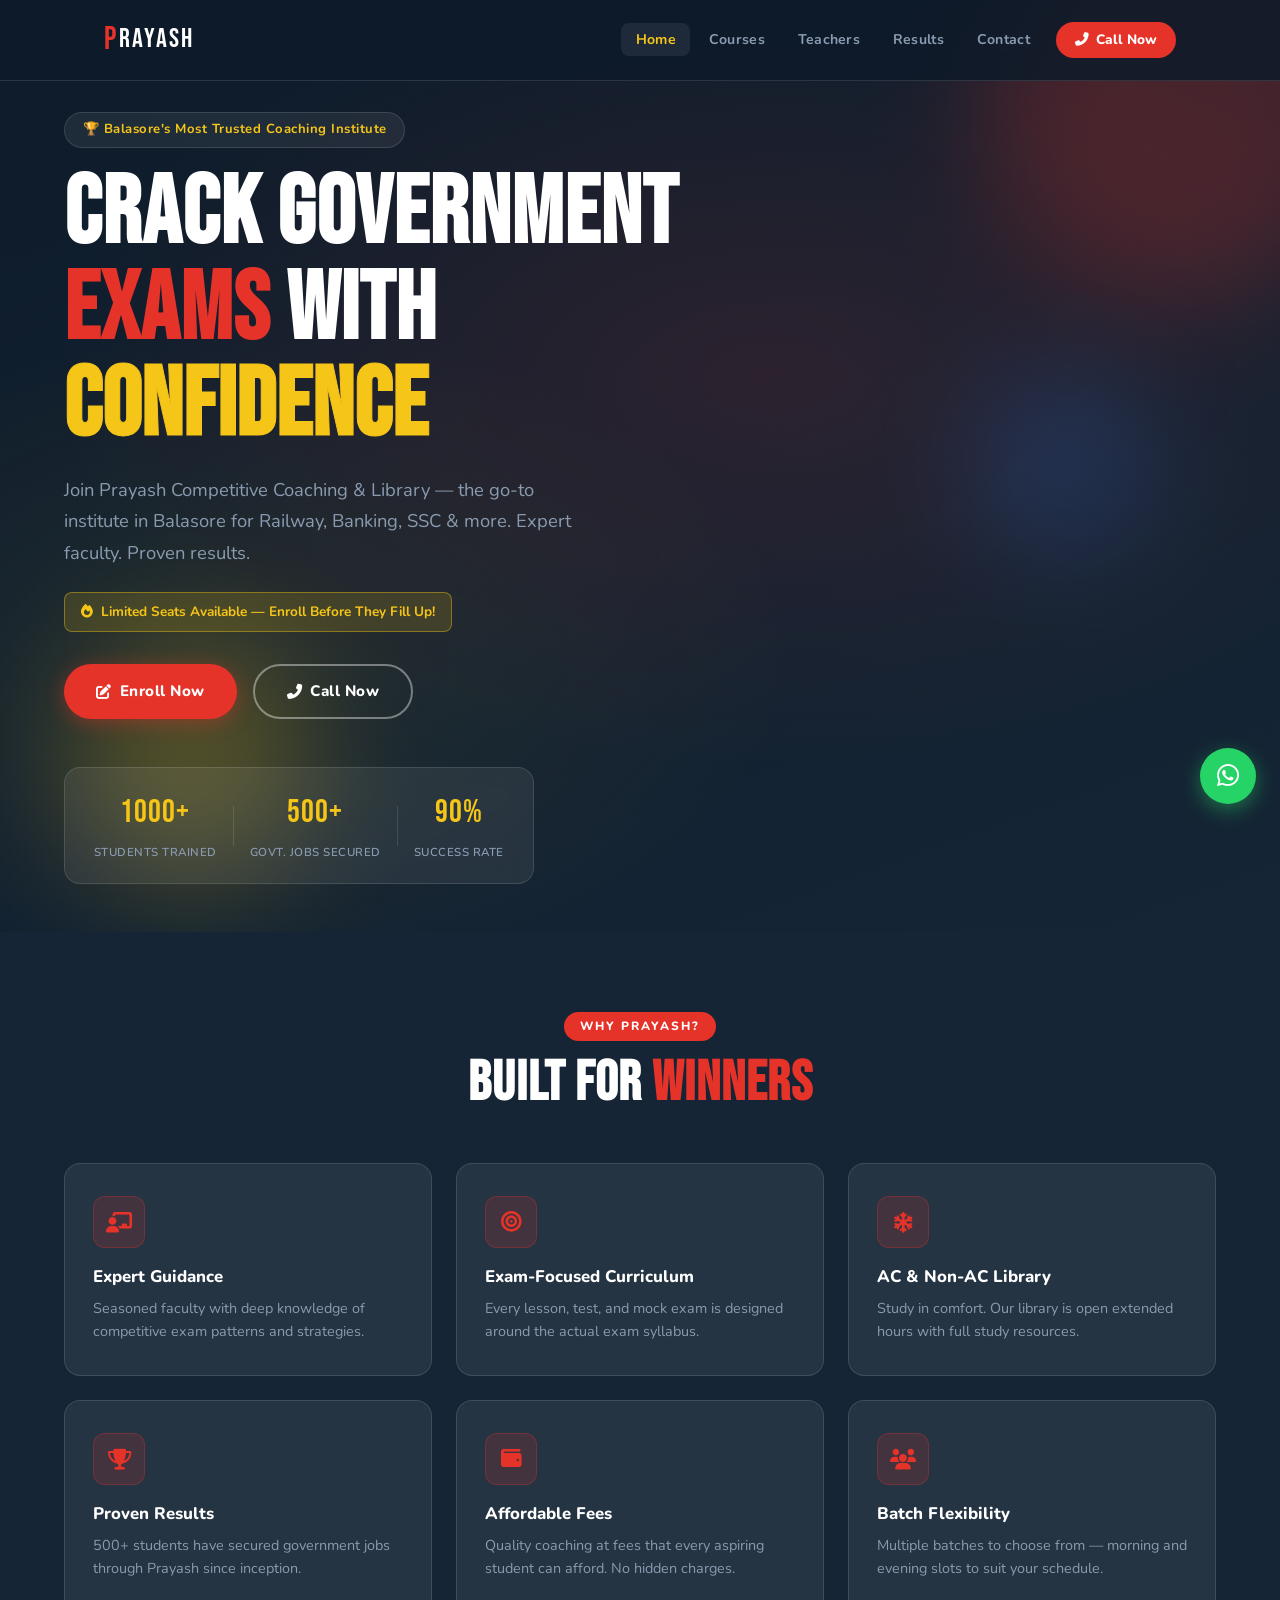
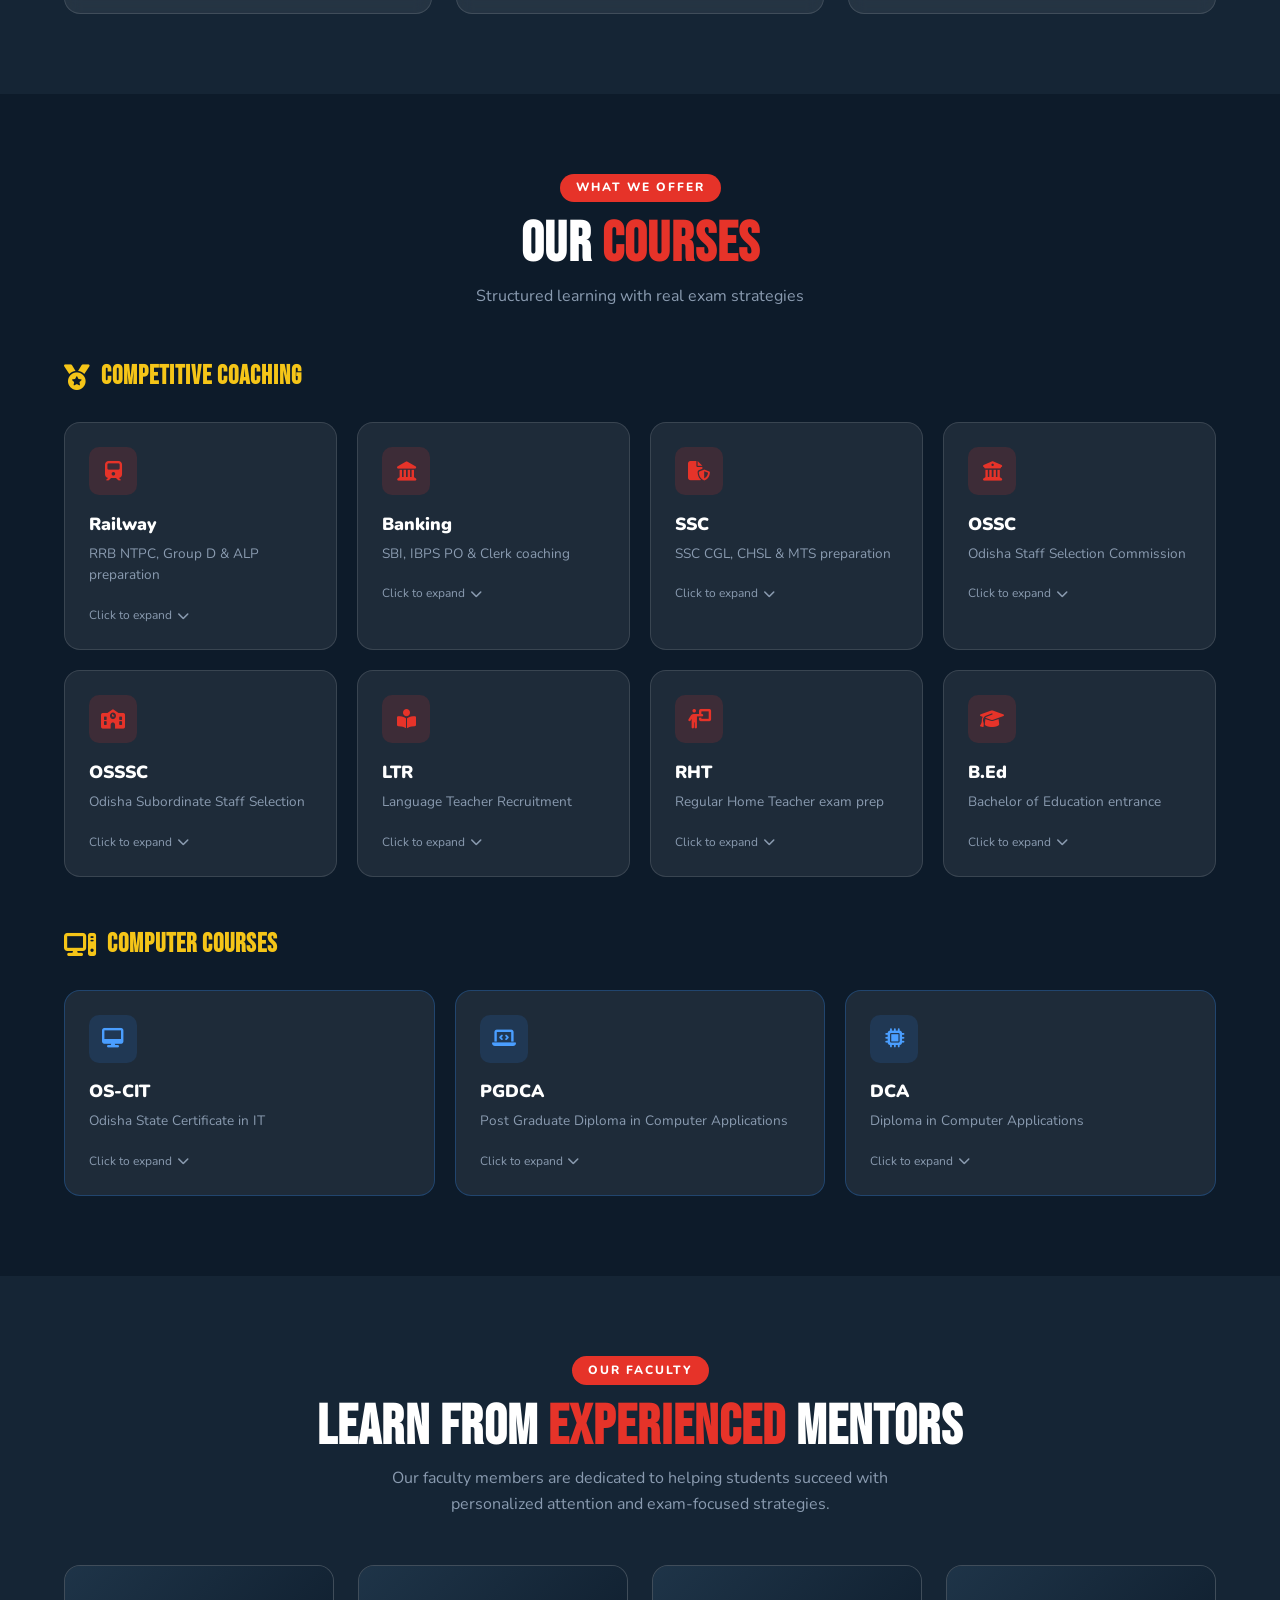
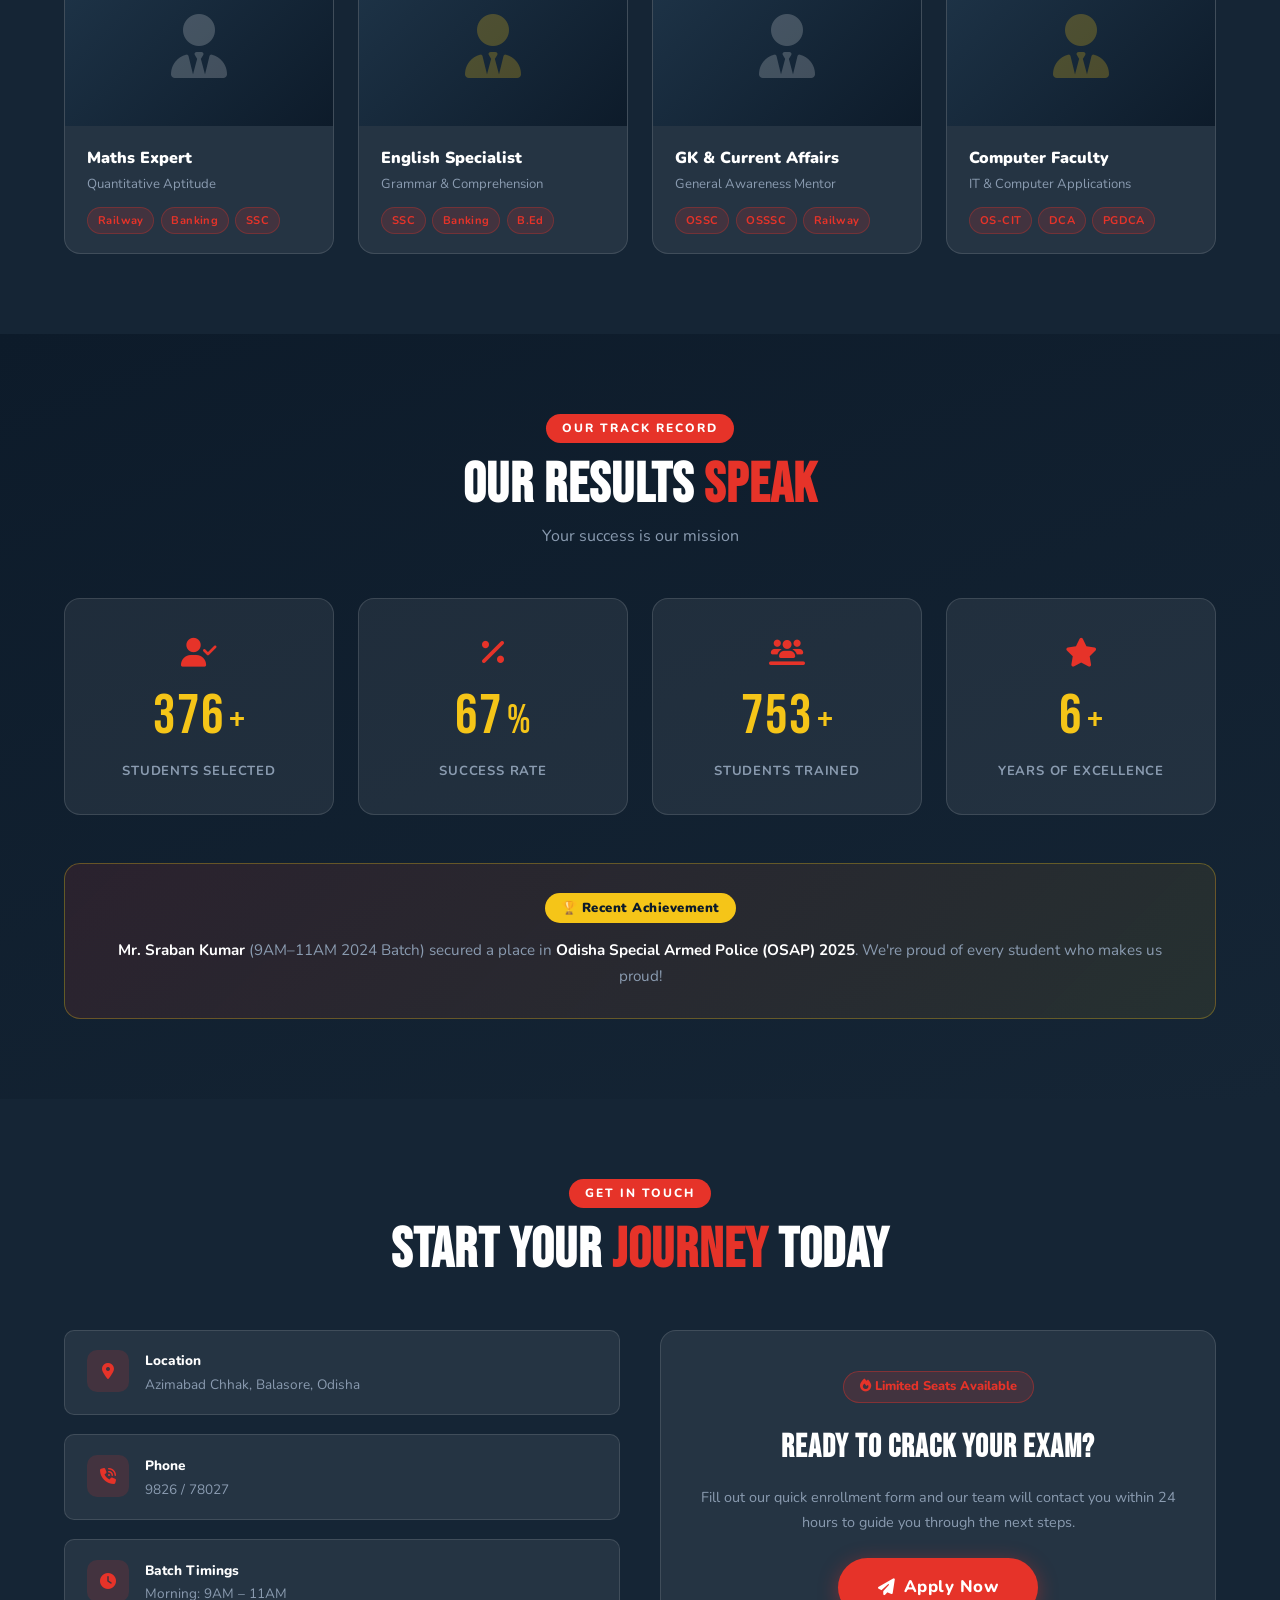
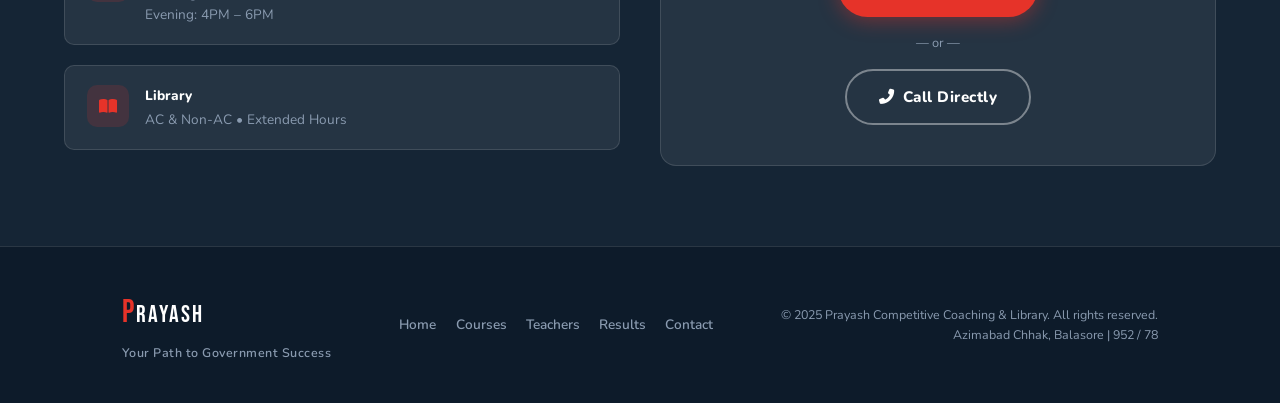
==== commit a9ef493a: "Update index.html" ====
--- a/index.html
+++ b/index.html
@@ -32,7 +32,7 @@
         <li><a href="#results" class="nav-link">Results</a></li>
         <li><a href="#contact" class="nav-link">Contact</a></li>
         <li>
-          <a href="tel:9861537526" class="nav-cta">
+          <a href="tel:6" class="nav-cta">
             <i class="fas fa-phone-alt"></i> Call Now
           </a>
         </li>
@@ -69,7 +69,7 @@
         <a href="https://forms.gle/yourFormLink" target="_blank" class="btn btn-primary ripple">
           <i class="fas fa-pen-to-square"></i> Enroll Now
         </a>
-        <a href="tel:9861537526" class="btn btn-outline ripple">
+        <a href="tel:96" class="btn btn-outline ripple">
           <i class="fas fa-phone-alt"></i> Call Now
         </a>
       </div>
@@ -505,7 +505,7 @@
             <div class="contact-icon"><i class="fas fa-phone-volume"></i></div>
             <div>
               <h4>Phone</h4>
-              <p><a href="tel:9861537526">9861537526</a> / <a href="tel:7894447027">7894447027</a></p>
+              <p><a href="tel:98526">9826</a> / <a href="tel:78027">78027</a></p>
             </div>
           </div>
           <div class="contact-item">
@@ -533,7 +533,7 @@
             <i class="fas fa-paper-plane"></i> Apply Now
           </a>
           <div class="or-divider">— or —</div>
-          <a href="tel:9861537526" class="btn btn-outline ripple">
+          <a href="tel:98626" class="btn btn-outline ripple">
             <i class="fas fa-phone-alt"></i> Call Directly
           </a>
         </div>
@@ -561,7 +561,7 @@
       </div>
       <div class="footer-copy">
         © 2025 Prayash Competitive Coaching &amp; Library. All rights reserved.<br />
-        Azimabad Chhak, Balasore | 9861537526 / 7894447027
+        Azimabad Chhak, Balasore | 952 / 78
       </div>
     </div>
   </footer>
@@ -571,7 +571,7 @@
        WhatsApp + Scroll to Top
   ============================================= -->
   <!-- WhatsApp floating button -->
-  <a href="https://wa.me/919861537526" target="_blank" class="float-btn whatsapp-btn" aria-label="WhatsApp">
+  <a href="https://wa.me/9126" target="_blank" class="float-btn whatsapp-btn" aria-label="WhatsApp">
     <i class="fab fa-whatsapp"></i>
   </a>
 
